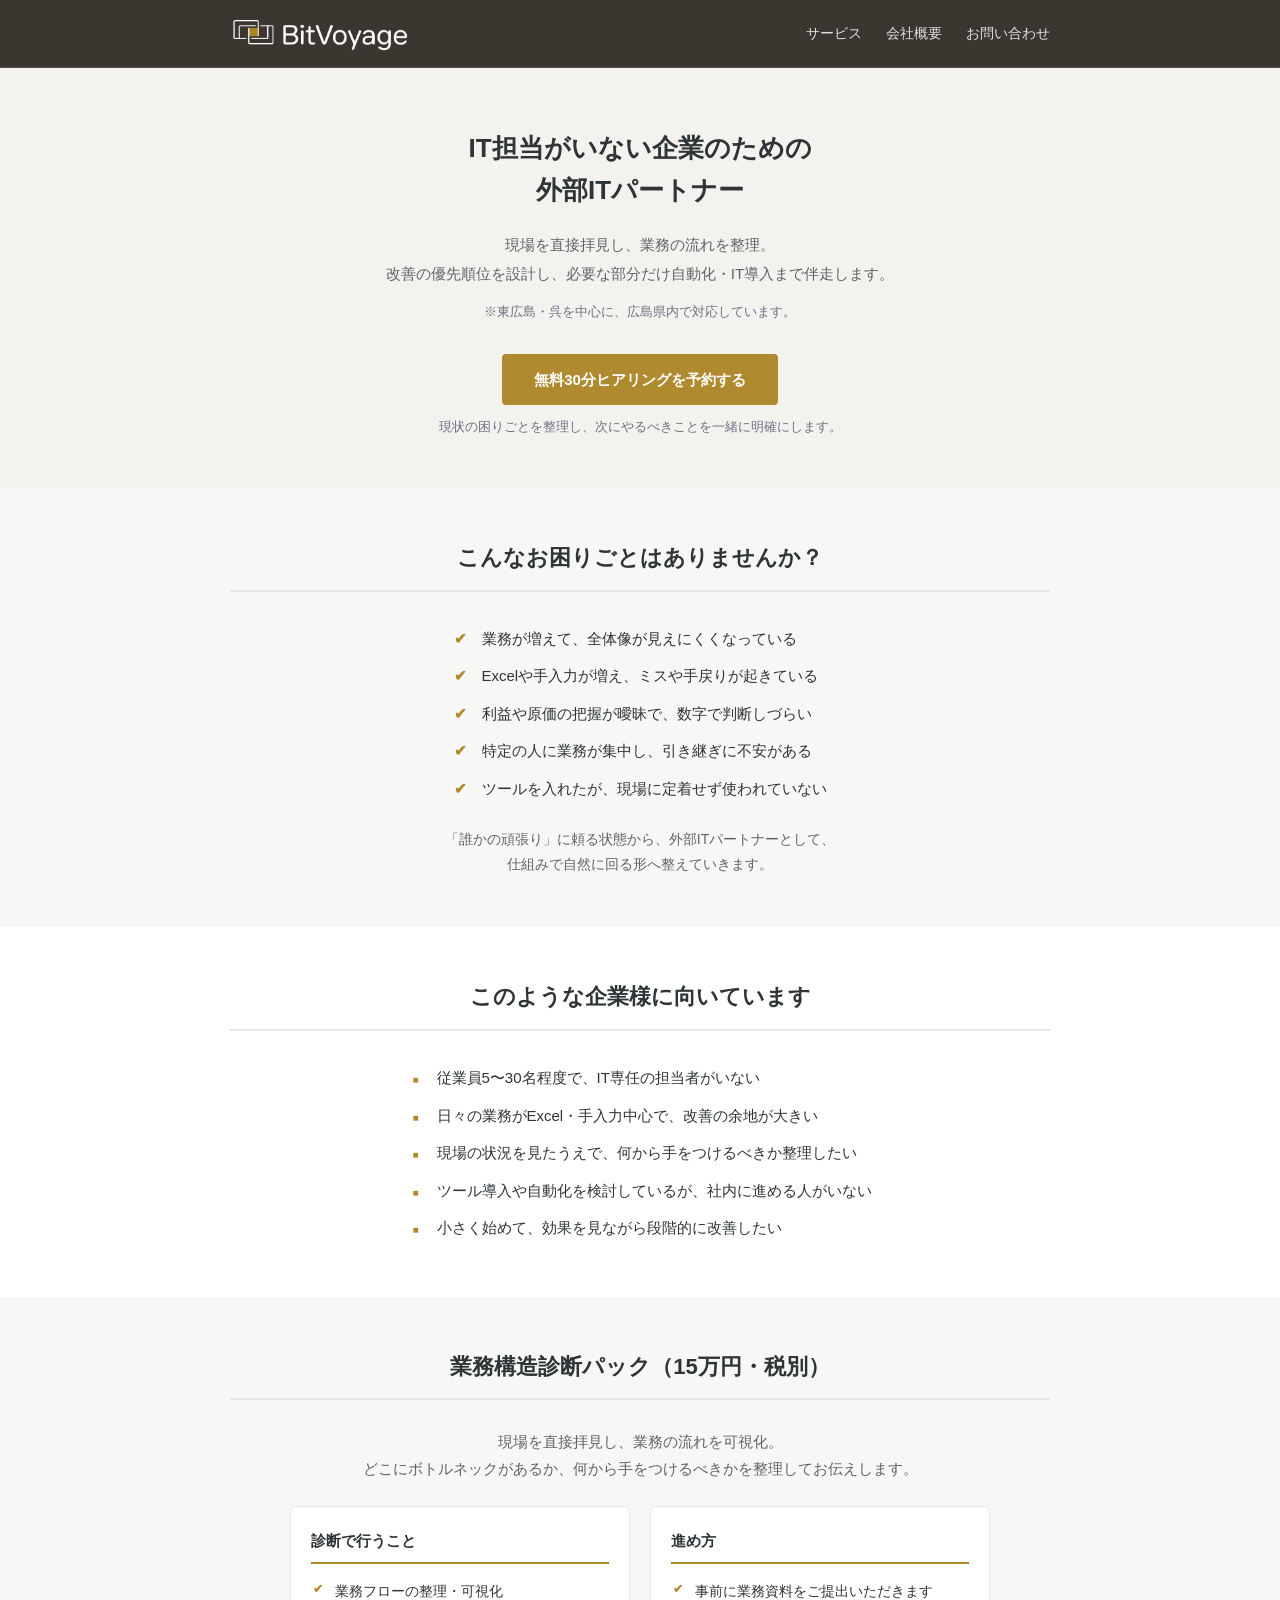
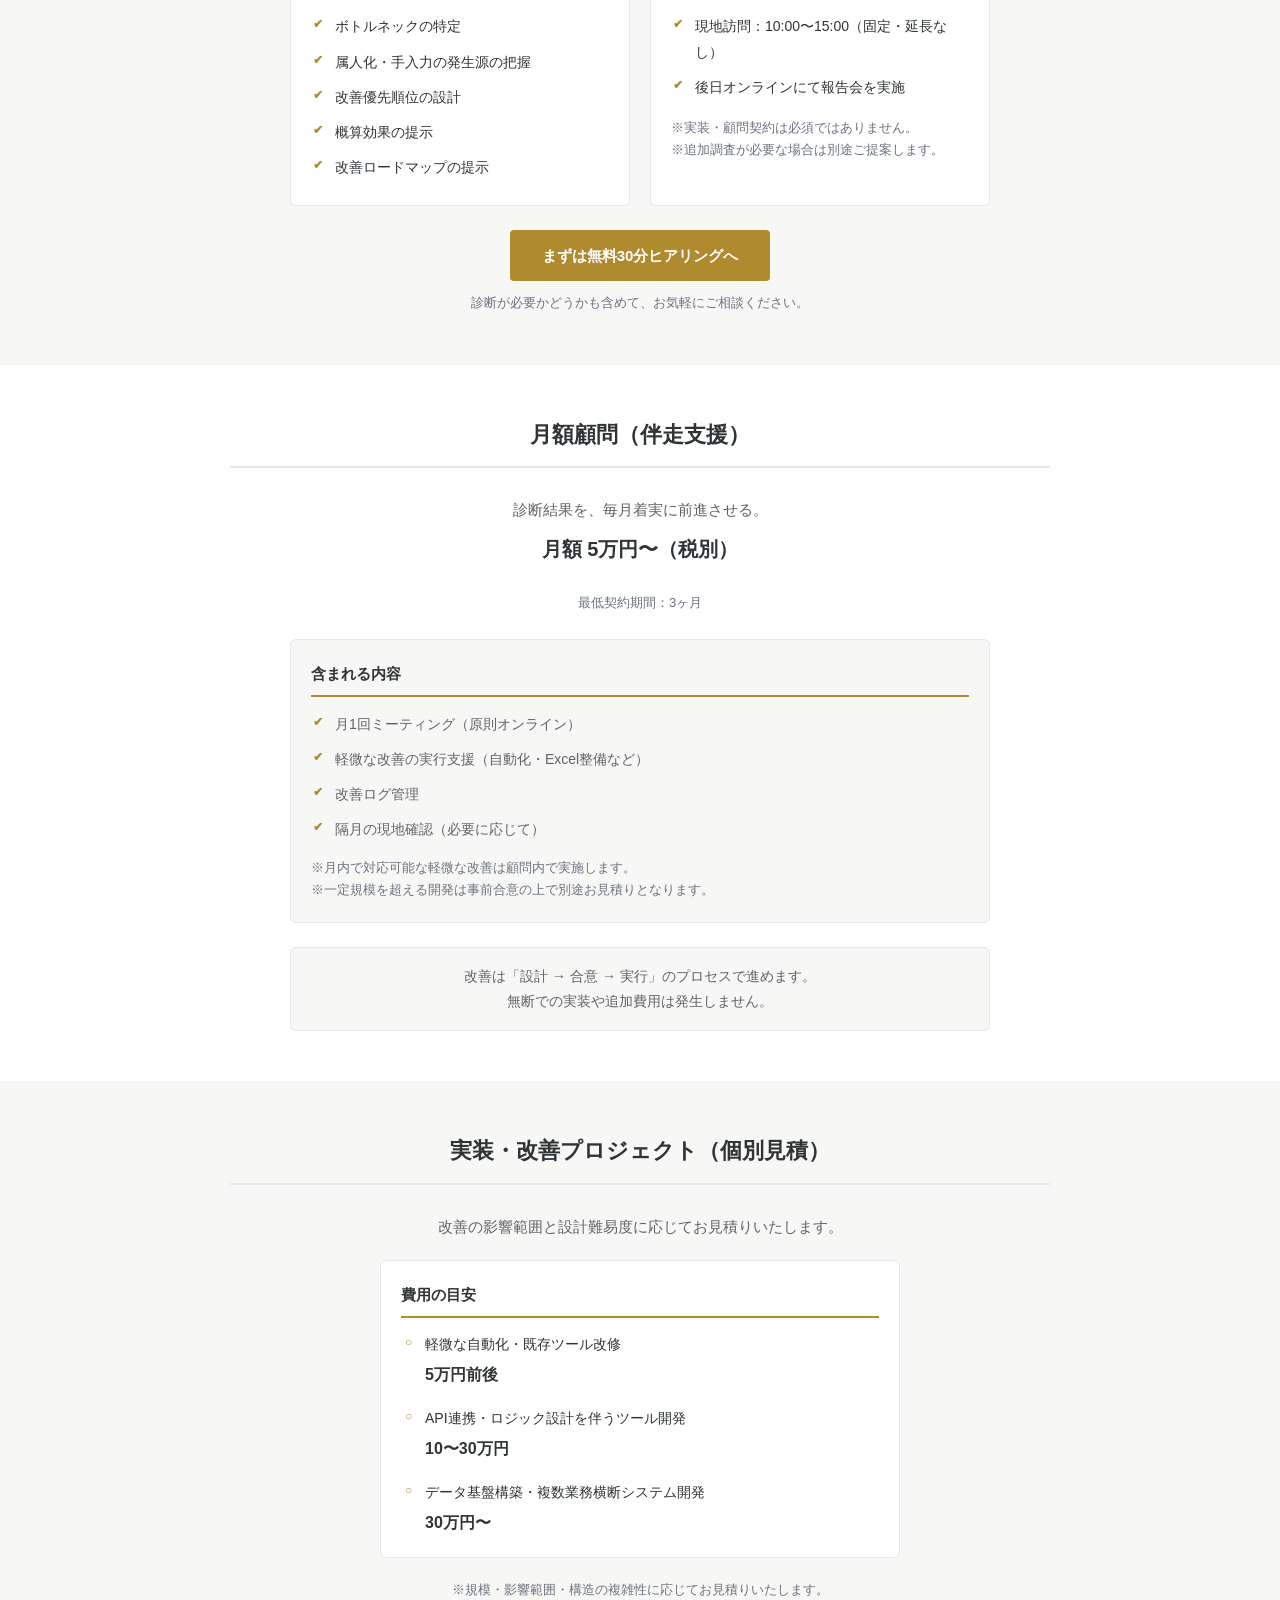
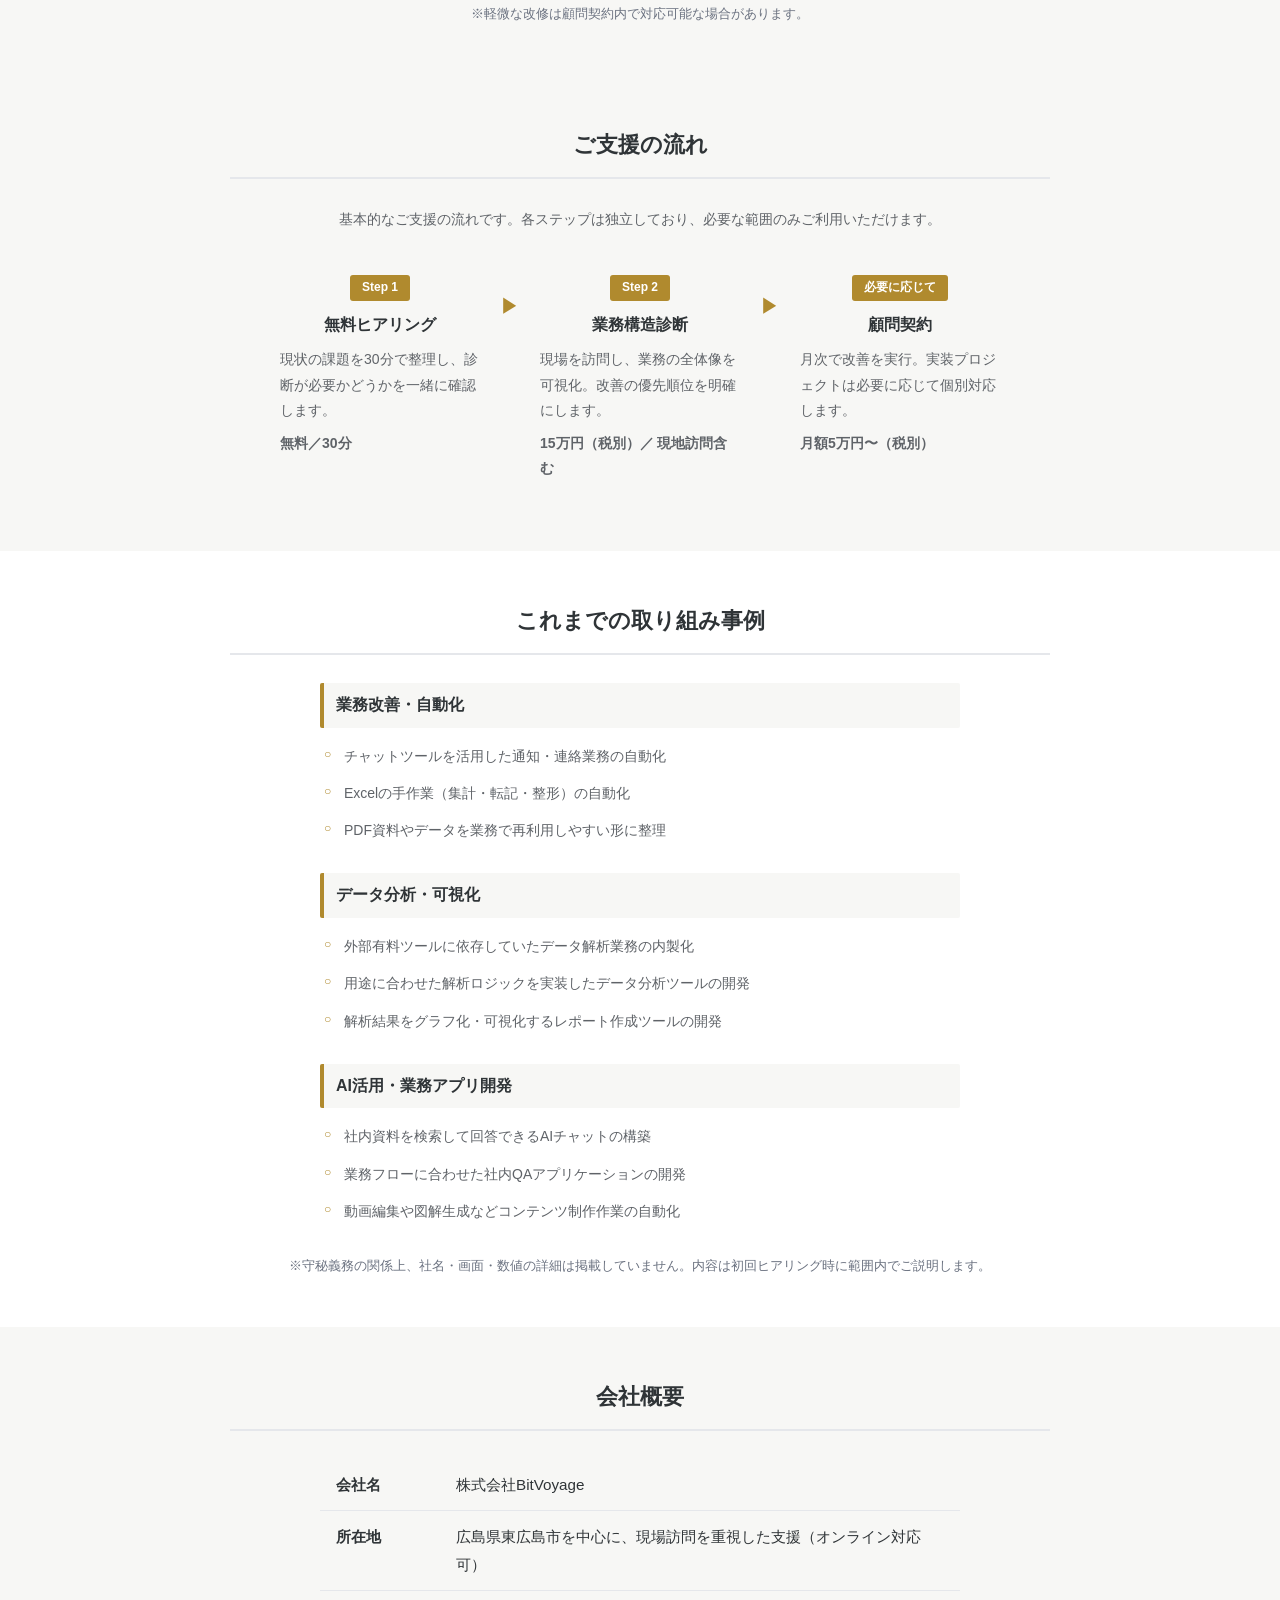
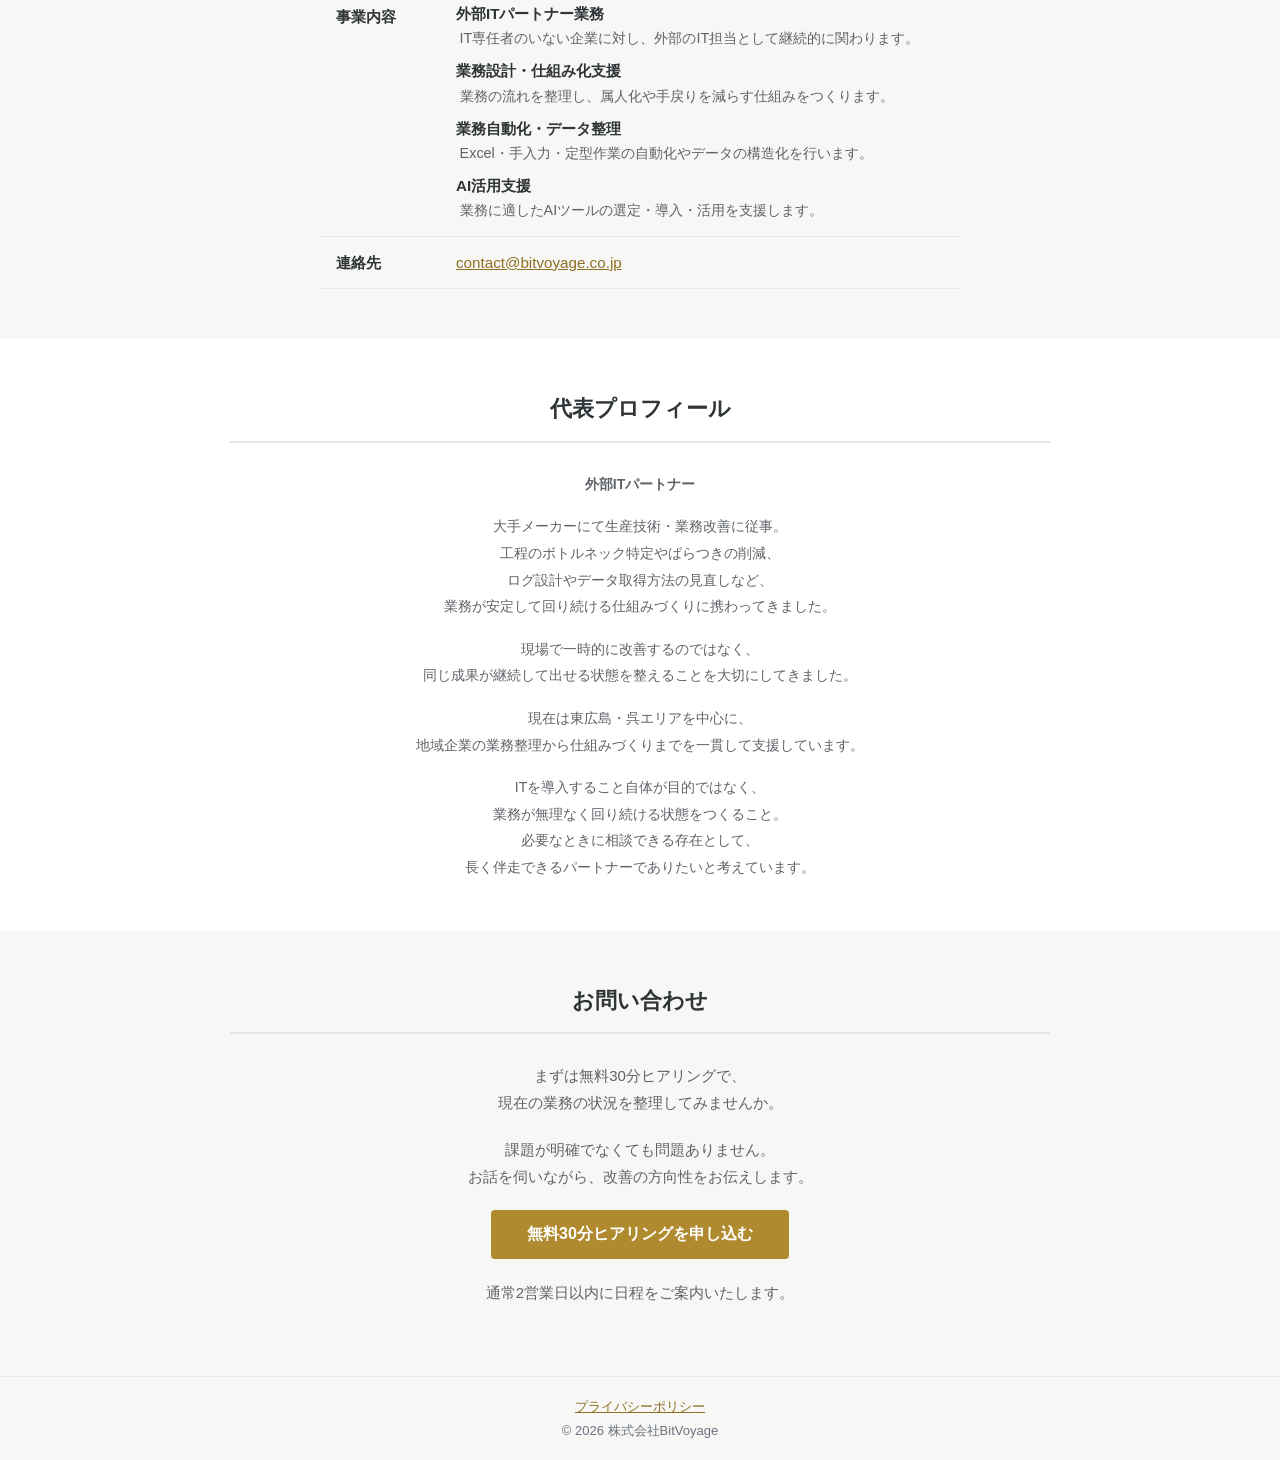
==== index.html @ 755323a6 "初回コミット: コーポレートサイト Co-Authored-By: Claude Opus 4.6 <noreply@anthropic.com>" ====
<!DOCTYPE html>
<html lang="ja">
<head>
  <meta charset="UTF-8">
  <meta name="viewport" content="width=device-width, initial-scale=1.0">
  <meta name="description" content="株式会社BitVoyage - 情報システム部のない企業に、外部から業務設計責任者を。業務整理・IT設計・AI実装を一体で担います。広島県東広島市拠点。">
  <title>株式会社BitVoyage | 外部業務設計責任者</title>
  <link rel="icon" href="assets/Logo/BitVoyage_ロゴ.png">
  <link rel="stylesheet" href="styles.css">
</head>
<body>

  <header class="site-header">
    <div class="container header-inner">
      <a href="#top" class="site-logo" aria-label="BitVoyage">
        <img src="assets/Logo/BitVoyage_ロゴ横_white.png" alt="BitVoyage" class="site-logo-img">
      </a>
      <nav class="site-nav">
        <a href="#diagnosis">サービス</a>
        <a href="#company">会社概要</a>
        <a href="#contact">お問い合わせ</a>
      </nav>
    </div>
  </header>

  <!-- 1) ヒーロー -->
  <section class="hero" id="top">
    <div class="container">
      <h1>IT担当がいない企業のための<br>外部ITパートナー</h1>
      <p class="hero-sub">現場を直接拝見し、業務の流れを整理。<br>改善の優先順位を設計し、必要な部分だけ自動化・IT導入まで伴走します。</p>
      <p class="hero-note">※東広島・呉を中心に、広島県内で対応しています。</p>
      <a href="#contact" class="btn">無料30分ヒアリングを予約する</a>
      <p class="hero-cta-note">現状の困りごとを整理し、次にやるべきことを一緒に明確にします。</p>
    </div>
  </section>

  <!-- 2) お困りごと -->
  <section class="section section-gray" id="problems">
    <div class="container">
      <h2>こんなお困りごとはありませんか？</h2>
      <ul class="problem-list">
        <li>業務が増えて、全体像が見えにくくなっている</li>
        <li>Excelや手入力が増え、ミスや手戻りが起きている</li>
        <li>利益や原価の把握が曖昧で、数字で判断しづらい</li>
        <li>特定の人に業務が集中し、引き継ぎに不安がある</li>
        <li>ツールを入れたが、現場に定着せず使われていない</li>
      </ul>
      <p class="problem-note">「誰かの頑張り」に頼る状態から、外部ITパートナーとして、<br>仕組みで自然に回る形へ整えていきます。</p>
    </div>
  </section>

  <!-- 3) 対象企業像 -->
  <section class="section" id="target">
    <div class="container">
      <h2>このような企業様に向いています</h2>
      <ul class="target-list">
        <li>従業員5〜30名程度で、IT専任の担当者がいない</li>
        <li>日々の業務がExcel・手入力中心で、改善の余地が大きい</li>
        <li>現場の状況を見たうえで、何から手をつけるべきか整理したい</li>
        <li>ツール導入や自動化を検討しているが、社内に進める人がいない</li>
        <li>小さく始めて、効果を見ながら段階的に改善したい</li>
      </ul>
    </div>
  </section>

  <!-- 4) 業務構造診断パック -->
  <section class="section section-gray" id="diagnosis">
    <div class="container">
      <h2>業務構造診断パック（15万円・税別）</h2>
      <p class="diagnosis-lead">現場を直接拝見し、業務の流れを可視化。<br>どこにボトルネックがあるか、何から手をつけるべきかを整理してお伝えします。</p>
      <div class="diagnosis-content">
        <div class="diagnosis-block">
          <h3>診断で行うこと</h3>
          <ul class="diagnosis-list">
            <li>業務フローの整理・可視化</li>
            <li>ボトルネックの特定</li>
            <li>属人化・手入力の発生源の把握</li>
            <li>改善優先順位の設計</li>
            <li>概算効果の提示</li>
            <li>改善ロードマップの提示</li>
          </ul>
        </div>
        <div class="diagnosis-block">
          <h3>進め方</h3>
          <ul class="diagnosis-list">
            <li>事前に業務資料をご提出いただきます</li>
            <li>現地訪問：10:00〜15:00（固定・延長なし）</li>
            <li>後日オンラインにて報告会を実施</li>
          </ul>
          <p class="diagnosis-block-note">※実装・顧問契約は必須ではありません。<br>※追加調査が必要な場合は別途ご提案します。</p>
        </div>
      </div>
      <div class="diagnosis-cta">
        <a href="#contact" class="btn">まずは無料30分ヒアリングへ</a>
        <p class="diagnosis-cta-note">診断が必要かどうかも含めて、お気軽にご相談ください。</p>
      </div>
    </div>
  </section>

  <!-- 5) 月額顧問 -->
  <section class="section" id="advisory">
    <div class="container">
      <h2>月額顧問（伴走支援）</h2>
      <p class="advisory-lead">診断結果を、毎月着実に前進させる。</p>
      <p class="advisory-price">月額 5万円〜（税別）</p>
      <p class="advisory-term">最低契約期間：3ヶ月</p>
      <div class="advisory-content">
        <div class="advisory-block">
          <h3>含まれる内容</h3>
          <ul class="advisory-list">
            <li>月1回ミーティング（原則オンライン）</li>
            <li>軽微な改善の実行支援（自動化・Excel整備など）</li>
            <li>改善ログ管理</li>
            <li>隔月の現地確認（必要に応じて）</li>
          </ul>
          <p class="advisory-block-note">※月内で対応可能な軽微な改善は顧問内で実施します。<br>※一定規模を超える開発は事前合意の上で別途お見積りとなります。</p>
        </div>
      </div>
      <p class="advisory-transparency">改善は「設計 → 合意 → 実行」のプロセスで進めます。<br>無断での実装や追加費用は発生しません。</p>
    </div>
  </section>

  <!-- 6) 実装プロジェクト -->
  <section class="section section-gray" id="projects">
    <div class="container">
      <h2>実装・改善プロジェクト（個別見積）</h2>
      <p class="projects-lead">改善の影響範囲と設計難易度に応じてお見積りいたします。</p>
      <div class="projects-price-guide">
        <h3>費用の目安</h3>
        <dl class="projects-dl">
          <dt>軽微な自動化・既存ツール改修</dt>
          <dd>5万円前後</dd>
          <dt>API連携・ロジック設計を伴うツール開発</dt>
          <dd>10〜30万円</dd>
          <dt>データ基盤構築・複数業務横断システム開発</dt>
          <dd>30万円〜</dd>
        </dl>
      </div>
      <p class="projects-note">※規模・影響範囲・構造の複雑性に応じてお見積りいたします。<br>※軽微な改修は顧問契約内で対応可能な場合があります。</p>
    </div>
  </section>

  <!-- 7) ご支援の流れ -->
  <section class="section section-gray" id="flow">
    <div class="container">
      <h2>ご支援の流れ</h2>
      <p class="flow-lead">基本的なご支援の流れです。各ステップは独立しており、必要な範囲のみご利用いただけます。</p>
      <div class="flow-steps">
        <div class="flow-step">
          <div class="flow-step-label">Step 1</div>
          <h3>無料ヒアリング</h3>
          <p>現状の課題を30分で整理し、診断が必要かどうかを一緒に確認します。</p>
          <p class="flow-step-meta">無料／30分</p>
        </div>
        <div class="flow-arrow" aria-hidden="true"></div>
        <div class="flow-step">
          <div class="flow-step-label">Step 2</div>
          <h3>業務構造診断</h3>
          <p>現場を訪問し、業務の全体像を可視化。改善の優先順位を明確にします。</p>
          <p class="flow-step-meta">15万円（税別）／ 現地訪問含む</p>
        </div>
        <div class="flow-arrow" aria-hidden="true"></div>
        <div class="flow-step">
          <div class="flow-step-label">必要に応じて</div>
          <h3>顧問契約</h3>
          <p>月次で改善を実行。実装プロジェクトは必要に応じて個別対応します。</p>
          <p class="flow-step-meta">月額5万円〜（税別）</p>
        </div>
      </div>
    </div>
  </section>

  <!-- 8) 改善・自動化事例 -->
  <section class="section" id="cases">
    <div class="container">
      <h2>これまでの取り組み事例</h2>
      <div class="case-group">
        <h3 class="case-category">業務改善・自動化</h3>
        <ul class="case-list">
          <li>チャットツールを活用した通知・連絡業務の自動化</li>
          <li>Excelの手作業（集計・転記・整形）の自動化</li>
          <li>PDF資料やデータを業務で再利用しやすい形に整理</li>
        </ul>
      </div>
      <div class="case-group">
        <h3 class="case-category">データ分析・可視化</h3>
        <ul class="case-list">
          <li>外部有料ツールに依存していたデータ解析業務の内製化</li>
          <li>用途に合わせた解析ロジックを実装したデータ分析ツールの開発</li>
          <li>解析結果をグラフ化・可視化するレポート作成ツールの開発</li>
        </ul>
      </div>
      <div class="case-group">
        <h3 class="case-category">AI活用・業務アプリ開発</h3>
        <ul class="case-list">
          <li>社内資料を検索して回答できるAIチャットの構築</li>
          <li>業務フローに合わせた社内QAアプリケーションの開発</li>
          <li>動画編集や図解生成などコンテンツ制作作業の自動化</li>
        </ul>
      </div>
      <p class="cases-note">※守秘義務の関係上、社名・画面・数値の詳細は掲載していません。内容は初回ヒアリング時に範囲内でご説明します。</p>
    </div>
  </section>

  <!-- 9) 会社概要 -->
  <section class="section section-gray" id="company">
    <div class="container">
      <h2>会社概要</h2>
      <table class="company-table">
        <tr>
          <th>会社名</th>
          <td>株式会社BitVoyage</td>
        </tr>
        <tr>
          <th>所在地</th>
          <td>広島県東広島市を中心に、現場訪問を重視した支援（オンライン対応可）</td>
        </tr>
        <tr>
          <th>事業内容</th>
          <td>
            <div class="biz-list">
              <div class="biz-item">
                <div class="biz-title">外部ITパートナー業務</div>
                <div class="biz-desc">IT専任者のいない企業に対し、外部のIT担当として継続的に関わります。</div>
              </div>
              <div class="biz-item">
                <div class="biz-title">業務設計・仕組み化支援</div>
                <div class="biz-desc">業務の流れを整理し、属人化や手戻りを減らす仕組みをつくります。</div>
              </div>
              <div class="biz-item">
                <div class="biz-title">業務自動化・データ整理</div>
                <div class="biz-desc">Excel・手入力・定型作業の自動化やデータの構造化を行います。</div>
              </div>
              <div class="biz-item">
                <div class="biz-title">AI活用支援</div>
                <div class="biz-desc">業務に適したAIツールの選定・導入・活用を支援します。</div>
              </div>
            </div>
          </td>
        </tr>
        <tr>
          <th>連絡先</th>
          <td><a href="mailto:contact@bitvoyage.co.jp">contact@bitvoyage.co.jp</a></td>
        </tr>
      </table>
    </div>
  </section>

  <!-- 10) 代表プロフィール -->
  <section class="section" id="profile">
    <div class="container">
      <h2>代表プロフィール</h2>
      <div class="profile">
        <div class="profile-text">
          <p class="profile-role">外部ITパートナー</p>
          <p>大手メーカーにて生産技術・業務改善に従事。<br>工程のボトルネック特定やばらつきの削減、<br>ログ設計やデータ取得方法の見直しなど、<br>業務が安定して回り続ける仕組みづくりに携わってきました。</p>
          <p>現場で一時的に改善するのではなく、<br>同じ成果が継続して出せる状態を整えることを大切にしてきました。</p>
          <p>現在は東広島・呉エリアを中心に、<br>地域企業の業務整理から仕組みづくりまでを一貫して支援しています。</p>
          <p>ITを導入すること自体が目的ではなく、<br>業務が無理なく回り続ける状態をつくること。<br>必要なときに相談できる存在として、<br>長く伴走できるパートナーでありたいと考えています。</p>
        </div>
      </div>
    </div>
  </section>

  <!-- 11) お問い合わせ -->
  <section class="section section-gray" id="contact">
    <div class="container">
      <h2>お問い合わせ</h2>
      <div class="contact-box">
        <p>まずは無料30分ヒアリングで、<br>現在の業務の状況を整理してみませんか。</p>
        <p>課題が明確でなくても問題ありません。<br>お話を伺いながら、改善の方向性をお伝えします。</p>
        <button type="button" class="btn btn-contact" id="contact-toggle" aria-expanded="false" aria-controls="contact-form">無料30分ヒアリングを申し込む</button>

        <div id="contact-form" class="contact-form-wrap" hidden>
          <form id="inquiry-form" novalidate>
            <!-- Web3Forms -->
            <input type="hidden" name="access_key" value="YOUR_ACCESS_KEY_HERE">
            <input type="hidden" name="subject" value="【ヒアリング申込】無料30分ヒアリング">
            <input type="hidden" name="from_name" value="BitVoyage お問い合わせフォーム">
            <input type="checkbox" name="botcheck" class="hp-field" style="display:none" tabindex="-1" autocomplete="off">

            <div class="form-group">
              <label for="field-company">会社名</label>
              <input type="text" id="field-company" name="会社名" placeholder="例：株式会社○○" autocomplete="organization">
            </div>

            <div class="form-group">
              <label for="field-name">ご担当者名</label>
              <input type="text" id="field-name" name="ご担当者名" placeholder="例：山田 太郎" autocomplete="name">
            </div>

            <div class="form-group">
              <label for="field-email">メールアドレス <span class="required">必須</span></label>
              <input type="email" id="field-email" name="email" required placeholder="例：info@example.com" autocomplete="email">
            </div>

            <div class="form-group">
              <label for="field-phone">電話番号（任意）</label>
              <input type="tel" id="field-phone" name="電話番号" placeholder="例：090-1234-5678" autocomplete="tel">
            </div>

            <div class="form-group">
              <label for="field-message">ご相談内容（簡単でOK）</label>
              <textarea id="field-message" name="ご相談内容" rows="3" placeholder="例：Excelの手入力が増えて困っている"></textarea>
            </div>

            <div class="form-group">
              <label for="field-date1">ご希望日時（第1希望）</label>
              <input type="text" id="field-date1" name="ご希望日時（第1希望）" placeholder="例：4/10（木）10:00〜">
            </div>

            <div class="form-group">
              <label for="field-date2">ご希望日時（第2希望）</label>
              <input type="text" id="field-date2" name="ご希望日時（第2希望）" placeholder="例：4/11（金）14:00〜">
            </div>

            <div class="form-group">
              <label for="field-date3">ご希望日時（第3希望）</label>
              <input type="text" id="field-date3" name="ご希望日時（第3希望）" placeholder="例：4/14（月）終日可">
            </div>

            <button type="submit" class="btn btn-submit" id="submit-btn">この内容で申し込む</button>
          </form>

          <div id="form-status" class="form-status" aria-live="polite"></div>
        </div>

        <p class="contact-note">通常2営業日以内に日程をご案内いたします。</p>
      </div>
    </div>
  </section>

  <footer class="site-footer">
    <div class="container">
      <p><a href="privacy.html">プライバシーポリシー</a></p>
      <p>&copy; 2026 株式会社BitVoyage</p>
    </div>
  </footer>

  <script>
    (function () {
      var toggle = document.getElementById('contact-toggle');
      var wrap = document.getElementById('contact-form');
      var form = document.getElementById('inquiry-form');
      var status = document.getElementById('form-status');
      var submitBtn = document.getElementById('submit-btn');

      toggle.addEventListener('click', function () {
        var open = wrap.hidden;
        wrap.hidden = !open;
        toggle.setAttribute('aria-expanded', open);
        toggle.textContent = open ? 'フォームを閉じる' : '無料30分ヒアリングを申し込む';
      });

      form.addEventListener('submit', function (e) {
        e.preventDefault();
        status.textContent = '';
        status.className = 'form-status';

        var email = form.elements['email'];
        if (!email.value.trim()) {
          showStatus('メールアドレスを入力してください。', 'error');
          email.focus();
          return;
        }

        submitBtn.disabled = true;
        submitBtn.textContent = '送信中…';

        var formData = new FormData(form);
        var object = {};
        formData.forEach(function (value, key) {
          object[key] = value;
        });

        fetch('https://api.web3forms.com/submit', {
          method: 'POST',
          headers: {
            'Content-Type': 'application/json',
            'Accept': 'application/json'
          },
          body: JSON.stringify(object)
        }).then(function (res) {
          return res.json();
        }).then(function (result) {
          if (result.success) {
            showStatus('お申し込みを受け付けました。ご入力のメールアドレスに確認メールをお送りしました。', 'success');
            form.reset();
            form.style.display = 'none';
          } else {
            showStatus('送信に失敗しました。時間をおいて再度お試しください。', 'error');
          }
        }).catch(function () {
          showStatus('通信エラーが発生しました。ネットワークをご確認ください。', 'error');
        }).finally(function () {
          submitBtn.disabled = false;
          submitBtn.textContent = 'この内容で申し込む';
        });
      });

      function showStatus(msg, type) {
        status.textContent = msg;
        status.className = 'form-status form-status-' + type;
      }
    })();
  </script>
</body>
</html>
---- styles.css ----
/* ===== カラートークン ===== */
:root {
  --bg: #ffffff;
  --bg-sub: #f7f7f5;
  --text: #2f3437;
  --text-sub: #5f6368;
  --muted: #6b7280;
  --line: #e5e7eb;
  --accent: #b08a2e;
  --accent-dark: #8f6f24;
  --focus: #b08a2e;
}

/* ===== リセット・基本設定 ===== */
*,
*::before,
*::after {
  margin: 0;
  padding: 0;
  box-sizing: border-box;
}

html {
  scroll-behavior: smooth;
  scroll-padding-top: 72px;
}

body {
  font-family: "Hiragino Kaku Gothic ProN", "Hiragino Sans", "Yu Gothic", "Meiryo", sans-serif;
  font-size: 16px;
  line-height: 1.8;
  color: var(--text);
  background-color: var(--bg);
}

a {
  color: var(--accent-dark);
  text-decoration: underline;
}

a:focus-visible {
  outline: 3px solid var(--focus);
  outline-offset: 2px;
}

.container {
  max-width: 860px;
  margin: 0 auto;
  padding: 0 20px;
}

/* ===== ヘッダー ===== */
.site-header {
  background-color: #3b3730;
  border-bottom: 1px solid rgba(255, 255, 255, 0.12);
  height: 68px;
  position: sticky;
  top: 0;
  z-index: 1000;
}

.header-inner {
  display: flex;
  align-items: center;
  justify-content: space-between;
  height: 68px;
}

.site-logo {
  text-decoration: none;
  display: flex;
  align-items: center;
}

.site-logo-img {
  height: 40px;
  width: auto;
  display: block;
}

.site-nav {
  display: flex;
  gap: 24px;
}

.site-nav a {
  font-size: 14px;
  color: rgba(255, 255, 255, 0.85);
  text-decoration: none;
}

.site-nav a:hover {
  color: var(--accent);
}

.site-nav a:focus-visible {
  outline: 2px solid var(--accent);
  outline-offset: 2px;
}

/* ===== ヒーロー ===== */
.hero {
  background-color: #f4f3ef;
  background-image: url("assets/images/hero.png");
  background-size: cover;
  background-position: center;
  background-repeat: no-repeat;
  position: relative;
  padding: 60px 0 50px;
  text-align: center;
}

.hero::before {
  content: "";
  position: absolute;
  inset: 0;
  background: rgba(244, 243, 239, 0.88);
}

.hero .container {
  position: relative;
}

.hero h1 {
  font-size: 26px;
  font-weight: bold;
  line-height: 1.6;
  color: var(--text);
  margin-bottom: 20px;
}

.hero-sub {
  font-size: 15px;
  color: var(--text-sub);
  line-height: 1.9;
  margin-bottom: 12px;
}

.hero-note {
  font-size: 13px;
  color: var(--muted);
  margin-bottom: 30px;
}

.hero-cta-note {
  font-size: 13px;
  color: var(--muted);
  margin-top: 10px;
}

.btn {
  display: inline-block;
  background-color: var(--accent);
  color: #fff;
  text-decoration: none;
  padding: 12px 32px;
  border-radius: 4px;
  font-size: 15px;
  font-weight: bold;
}

.btn:hover {
  background-color: var(--accent-dark);
}

.btn:focus-visible {
  outline: 3px solid var(--focus);
  outline-offset: 2px;
}

/* ===== セクション共通 ===== */
.section {
  padding: 50px 0;
}

.section-gray {
  background-color: var(--bg-sub);
}

.section h2 {
  font-size: 22px;
  font-weight: bold;
  color: var(--text);
  margin-bottom: 28px;
  text-align: center;
  padding-bottom: 12px;
  border-bottom: 2px solid var(--line);
}

/* ===== お困りごと ===== */
.problem-list {
  list-style: none;
  width: fit-content;
  max-width: 480px;
  margin: 0 auto 20px;
}

.problem-list li {
  padding: 6px 0 6px 28px;
  position: relative;
  font-size: 15px;
  line-height: 1.7;
}

.problem-list li::before {
  content: "\2714";
  position: absolute;
  left: 0;
  color: var(--accent);
  font-weight: bold;
}

.problem-note {
  text-align: center;
  font-size: 14px;
  color: var(--text-sub);
  margin-top: 10px;
}

/* ===== サービスカード ===== */
.card-row {
  display: flex;
  gap: 20px;
  flex-wrap: wrap;
}

.card {
  flex: 1 1 240px;
  background-color: var(--bg-sub);
  border: 1px solid var(--line);
  border-radius: 6px;
  padding: 24px 20px;
}

.card h3 {
  font-size: 17px;
  color: var(--text);
  margin-bottom: 10px;
  padding-bottom: 8px;
  border-bottom: 1px solid var(--line);
}

.card p {
  font-size: 14px;
  color: var(--text-sub);
}

/* ===== サービス画像 ===== */
.service-image {
  width: 100%;
  border-radius: 8px;
  margin-bottom: 12px;
  object-fit: cover;
}

/* ===== 対象企業像 ===== */
.target-list {
  list-style: none;
  width: fit-content;
  max-width: 480px;
  margin: 0 auto;
}

.target-list li {
  padding: 6px 0 6px 28px;
  position: relative;
  font-size: 15px;
  line-height: 1.7;
}

.target-list li::before {
  content: "\25A0";
  position: absolute;
  left: 4px;
  color: var(--accent);
  font-size: 10px;
  top: 12px;
}

/* ===== 業務構造診断パック ===== */
.diagnosis-lead {
  text-align: center;
  font-size: 15px;
  color: var(--text-sub);
  margin-bottom: 24px;
}

.diagnosis-content {
  display: flex;
  gap: 20px;
  max-width: 700px;
  margin: 0 auto 24px;
}

.diagnosis-block {
  flex: 1 1 300px;
  background-color: #fff;
  border: 1px solid var(--line);
  border-radius: 6px;
  padding: 20px;
}

.diagnosis-block h3 {
  font-size: 15px;
  font-weight: bold;
  color: var(--text);
  margin-bottom: 10px;
  padding-bottom: 8px;
  border-bottom: 2px solid var(--accent);
}

.diagnosis-list {
  list-style: none;
  margin: 0;
}

.diagnosis-list li {
  padding: 5px 0 5px 24px;
  position: relative;
  font-size: 14px;
}

.diagnosis-list li::before {
  content: "\2714";
  position: absolute;
  left: 2px;
  color: var(--accent);
  font-weight: bold;
  font-size: 12px;
}

.diagnosis-block-note {
  font-size: 13px;
  color: var(--muted);
  margin-top: 12px;
  line-height: 1.7;
}

.diagnosis-price {
  text-align: center;
  font-size: 18px;
  font-weight: bold;
  color: var(--text);
  margin-bottom: 12px;
}

.diagnosis-note {
  text-align: center;
  font-size: 13px;
  color: var(--muted);
  line-height: 1.8;
  margin-bottom: 24px;
}

.diagnosis-cta {
  text-align: center;
}

.diagnosis-cta-note {
  font-size: 13px;
  color: var(--muted);
  margin-top: 10px;
}

/* ===== 月額顧問 ===== */
.advisory-lead {
  text-align: center;
  font-size: 15px;
  color: var(--text-sub);
  margin-bottom: 8px;
}

.advisory-price {
  text-align: center;
  font-size: 20px;
  font-weight: bold;
  color: var(--text);
  margin-bottom: 24px;
}

.advisory-term {
  text-align: center;
  font-size: 13px;
  color: var(--muted);
  margin-bottom: 24px;
}

.advisory-content {
  display: flex;
  gap: 20px;
  max-width: 700px;
  margin: 0 auto;
}

.advisory-block {
  flex: 1 1 300px;
  background-color: var(--bg-sub);
  border: 1px solid var(--line);
  border-radius: 6px;
  padding: 20px;
}

.advisory-block h3 {
  font-size: 15px;
  font-weight: bold;
  color: var(--text);
  margin-bottom: 10px;
  padding-bottom: 8px;
  border-bottom: 2px solid var(--accent);
}

.advisory-block h3:only-of-type {
  border-bottom-color: var(--accent);
}

.advisory-list {
  list-style: none;
  margin: 0;
}

.advisory-list li {
  padding: 5px 0 5px 24px;
  position: relative;
  font-size: 14px;
  color: var(--text-sub);
}

.advisory-list li::before {
  content: "\2714";
  position: absolute;
  left: 2px;
  color: var(--accent);
  font-weight: bold;
  font-size: 12px;
}

.advisory-list-excluded li::before {
  content: "\2716";
  color: var(--muted);
}

.advisory-block-note {
  font-size: 13px;
  color: var(--muted);
  margin-top: 10px;
  line-height: 1.7;
}

/* ===== 個別実装プロジェクト ===== */
.projects-lead {
  text-align: center;
  font-size: 15px;
  color: var(--text-sub);
  margin-bottom: 20px;
}

.projects-list {
  list-style: none;
  max-width: 520px;
  margin: 0 auto 20px;
}

.projects-list li {
  padding: 6px 0 6px 28px;
  position: relative;
  font-size: 15px;
}

.projects-list li::before {
  content: "\25CB";
  position: absolute;
  left: 4px;
  color: var(--accent);
  font-size: 12px;
}

.projects-price-guide {
  max-width: 520px;
  margin: 0 auto 20px;
  background-color: #fff;
  border: 1px solid var(--line);
  border-radius: 6px;
  padding: 20px;
}

.projects-price-guide h3 {
  font-size: 15px;
  font-weight: bold;
  color: var(--text);
  margin-bottom: 14px;
  padding-bottom: 8px;
  border-bottom: 2px solid var(--accent);
}

.projects-dl {
  margin: 0;
}

.projects-dl dt {
  font-size: 14px;
  color: var(--text);
  padding-left: 24px;
  position: relative;
}

.projects-dl dt::before {
  content: "\25CB";
  position: absolute;
  left: 4px;
  color: var(--accent);
  font-size: 12px;
}

.projects-dl dd {
  font-size: 16px;
  font-weight: bold;
  color: var(--text);
  margin: 4px 0 16px 24px;
}

.projects-dl dd:last-child {
  margin-bottom: 0;
}

.projects-note {
  text-align: center;
  font-size: 13px;
  color: var(--muted);
  line-height: 1.8;
}

/* ===== 導入支援 ===== */
.onboarding-list {
  max-width: 480px;
  margin: 0 auto 20px;
}

/* ===== 透明性宣言 ===== */
.advisory-transparency {
  text-align: center;
  font-size: 14px;
  color: var(--text-sub);
  margin-top: 24px;
  line-height: 1.8;
  padding: 16px 20px;
  background-color: var(--bg-sub);
  border: 1px solid var(--line);
  border-radius: 6px;
  max-width: 700px;
  margin-left: auto;
  margin-right: auto;
}

/* ===== 改善・自動化事例 ===== */
.case-group {
  max-width: 640px;
  margin: 0 auto 24px;
}

.case-group:last-child {
  margin-bottom: 0;
}

.case-category {
  font-size: 16px;
  font-weight: bold;
  color: var(--text);
  padding: 8px 12px;
  background-color: var(--bg-sub);
  border-left: 4px solid var(--accent);
  border-radius: 2px;
  margin-bottom: 10px;
}

.case-list {
  list-style: none;
  margin: 0;
  padding: 0;
}

.case-list li {
  padding: 6px 0 6px 24px;
  position: relative;
  font-size: 14px;
  color: var(--text-sub);
}

.case-list li::before {
  content: "\25CB";
  position: absolute;
  left: 4px;
  color: var(--accent);
  font-size: 12px;
}

.case-note {
  font-size: 13px;
  color: var(--muted);
  margin-top: 8px;
  padding-left: 4px;
}

.cases-note {
  text-align: center;
  font-size: 13px;
  color: var(--muted);
  margin-top: 16px;
  line-height: 1.8;
}

/* ===== ご支援の流れ ===== */
.flow-steps {
  display: flex;
  gap: 0;
  flex-wrap: wrap;
  justify-content: center;
  align-items: flex-start;
}

.flow-step {
  flex: 1 1 200px;
  max-width: 240px;
  text-align: center;
  padding: 20px;
}

.flow-step-label {
  display: inline-block;
  font-size: 12px;
  font-weight: bold;
  color: #fff;
  background-color: var(--accent);
  padding: 2px 12px;
  border-radius: 3px;
  margin-bottom: 10px;
}

.flow-step h3 {
  font-size: 16px;
  color: var(--text);
  margin-bottom: 8px;
}

.flow-step p {
  font-size: 14px;
  color: var(--text-sub);
  text-align: left;
}

.flow-arrow {
  display: flex;
  align-items: center;
  padding-top: 36px;
  font-size: 20px;
  color: var(--accent);
}

.flow-arrow::before {
  content: "\25B6";
}

.flow-step-meta {
  font-size: 13px;
  font-weight: bold;
  color: var(--accent);
  margin-top: 8px;
}

.flow-lead {
  text-align: center;
  font-size: 14px;
  color: var(--text-sub);
  margin-bottom: 20px;
}

.flow-note {
  text-align: center;
  font-size: 13px;
  color: var(--muted);
  margin-top: 24px;
  line-height: 1.8;
}

/* ===== 会社概要テーブル ===== */
.company-table {
  width: 100%;
  max-width: 640px;
  margin: 0 auto;
  border-collapse: collapse;
}

.company-table th,
.company-table td {
  padding: 12px 16px;
  border-bottom: 1px solid var(--line);
  font-size: 15px;
  text-align: left;
  vertical-align: top;
}

.company-table th {
  width: 120px;
  background-color: var(--bg-sub);
  font-weight: bold;
  color: var(--text);
  white-space: nowrap;
}

/* ===== 代表プロフィール ===== */
.profile {
  max-width: 560px;
  margin: 0 auto;
  text-align: center;
}

.profile-text {
  line-height: 1.9;
}

.profile-role {
  font-size: 14px;
  font-weight: bold;
  color: var(--text);
  margin-bottom: 10px;
}

.profile-text p {
  font-size: 14px;
  color: var(--text-sub);
  margin-bottom: 16px;
}

.profile-text p:last-child {
  margin-bottom: 0;
}

/* ===== お問い合わせ ===== */
.contact-box {
  text-align: center;
  max-width: 520px;
  margin: 0 auto;
}

.contact-box p {
  font-size: 15px;
  color: var(--text-sub);
  margin-bottom: 20px;
}

.btn-contact {
  font-size: 16px;
  padding: 14px 36px;
  max-width: 100%;
  border: none;
  cursor: pointer;
  font-family: inherit;
}

.contact-note {
  font-size: 13px;
  color: var(--muted);
  margin-top: 20px;
}

/* ===== 問い合わせフォーム ===== */
.contact-form-wrap {
  max-width: 480px;
  margin: 20px auto 0;
  text-align: left;
}

.hp-field {
  position: absolute;
  left: -9999px;
  height: 0;
  overflow: hidden;
}

.form-group {
  margin-bottom: 16px;
}

.form-group label {
  display: block;
  font-size: 14px;
  font-weight: bold;
  color: var(--text);
  margin-bottom: 6px;
}

.required {
  font-size: 12px;
  font-weight: normal;
  color: #c0392b;
  margin-left: 4px;
}

.form-group input,
.form-group textarea {
  width: 100%;
  padding: 10px 12px;
  font-size: 15px;
  line-height: 1.6;
  color: var(--text);
  background-color: #fff;
  border: 1px solid var(--line);
  border-radius: 4px;
  font-family: inherit;
}

.form-group input:focus,
.form-group textarea:focus {
  outline: none;
  border-color: var(--accent);
  box-shadow: 0 0 0 2px rgba(176, 138, 46, 0.15);
}

.form-group textarea {
  resize: vertical;
  min-height: 100px;
}

.btn-submit {
  display: block;
  width: 100%;
  text-align: center;
  cursor: pointer;
  border: none;
  font-family: inherit;
}

.btn-submit:disabled {
  opacity: 0.6;
  cursor: not-allowed;
}

.form-status {
  margin-top: 14px;
  font-size: 14px;
  text-align: center;
  min-height: 1.5em;
}

.form-status-success {
  color: #2d6a4f;
}

.form-status-error {
  color: #c0392b;
}

.mailto-fallback {
  margin-top: 16px;
  font-size: 13px;
  color: var(--muted);
  text-align: center;
}

.mailto-fallback a {
  color: var(--accent-dark);
  font-size: 13px;
}

/* ===== フッター ===== */
.site-footer {
  background-color: var(--bg-sub);
  border-top: 1px solid var(--line);
  padding: 18px 0;
  text-align: center;
  font-size: 13px;
  color: var(--muted);
}

/* ===== 事業内容リスト ===== */
.biz-list {
  display: flex;
  flex-direction: column;
  gap: 8px;
}

.biz-title {
  font-weight: 600;
  font-size: 1rem;
  line-height: 1.4;
}

.biz-desc {
  font-size: 0.9rem;
  line-height: 1.8;
  margin-left: 0.25em;
  margin-top: 2px;
  color: var(--text-sub);
}

/* ===== 会社概要テーブル内の文字サイズ統一 ===== */
.company-table td {
  font-size: 0.95rem;
}

.company-table .biz-title {
  font-size: 0.95rem !important;
  font-weight: 600;
}

.company-table .biz-desc {
  font-size: 0.9rem !important;
}

/* ===== レスポンシブ ===== */
@media (max-width: 600px) {
  .hero {
    padding: 40px 0 35px;
  }

  .hero h1 {
    font-size: 21px;
  }

  .hero-sub {
    font-size: 14px;
  }

  .hero-sub br {
    display: none;
  }

  .section {
    padding: 36px 0;
  }

  .section h2 {
    font-size: 19px;
  }

  .card-row {
    flex-direction: column;
  }

  .flow-steps {
    flex-direction: column;
    align-items: center;
  }

  .flow-step {
    max-width: 100%;
  }

  .flow-arrow {
    padding-top: 0;
    transform: rotate(90deg);
  }

  .company-table th {
    width: 90px;
    font-size: 14px;
  }

  .company-table td {
    font-size: 14px;
  }

  .diagnosis-content {
    flex-direction: column;
  }

  .advisory-content {
    flex-direction: column;
  }

  .site-logo-img {
    height: 32px;
  }

  .site-nav {
    gap: 16px;
  }

  .site-nav a {
    font-size: 13px;
  }
}
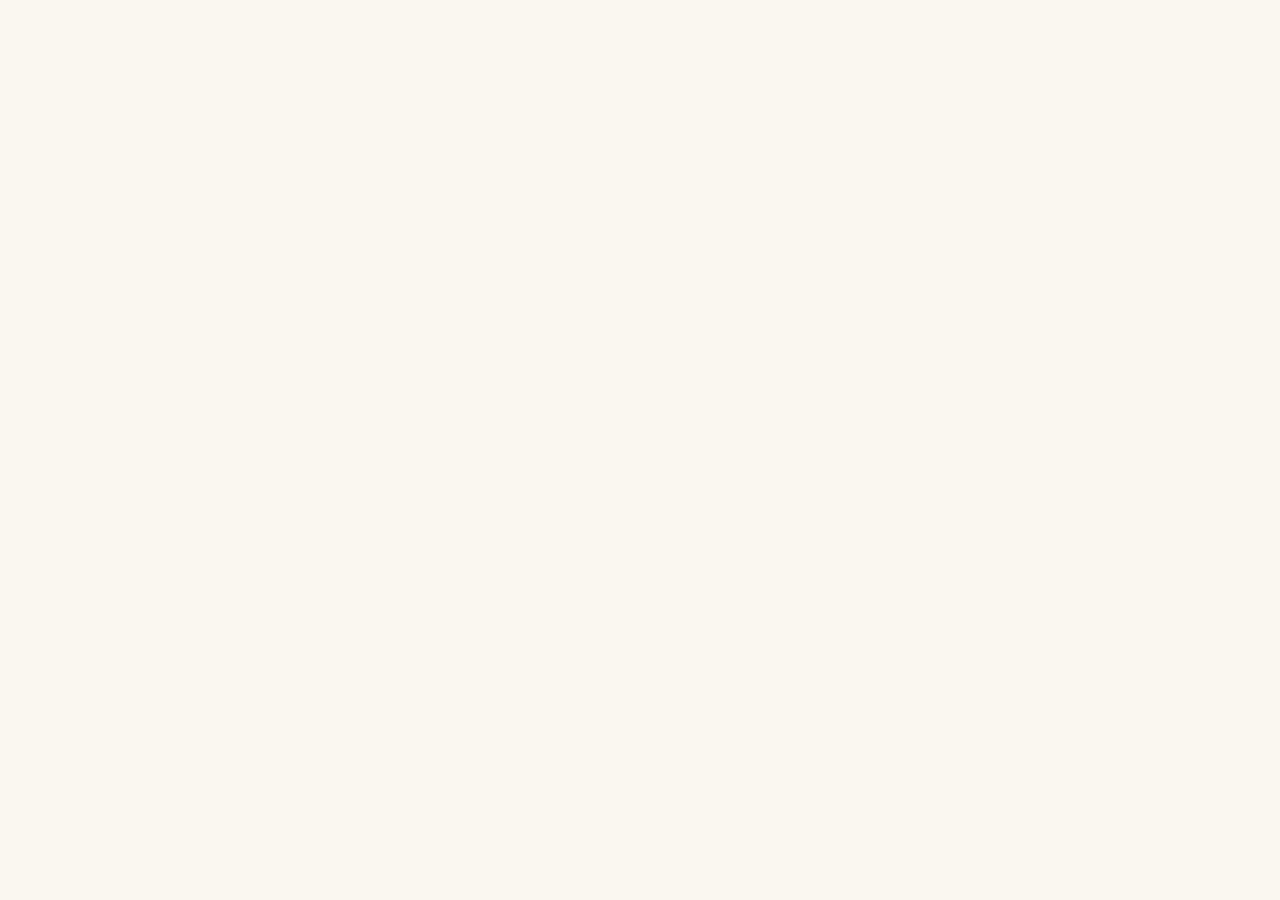
==== commit ee945959: "HP全面リニューアル: 5階層サービス・経営者vs現場ギャップ・手描きアセット・コピー全面磨き込み - サービスを5階層化（小さな業務改善〜業務全体の整理・再構築）+ ノートタブ式カードに再設計 - " ====
--- a/index.html
+++ b/index.html
@@ -1,408 +1,37 @@
 <!DOCTYPE html>
 <html lang="ja">
 <head>
-  <meta charset="UTF-8">
-  <meta name="viewport" content="width=device-width, initial-scale=1.0">
-  <meta name="description" content="株式会社BitVoyage - 情報システム部のない企業に、外部から業務設計責任者を。業務整理・IT設計・AI実装を一体で担います。広島県東広島市拠点。">
-  <title>株式会社BitVoyage | 外部業務設計責任者</title>
-  <link rel="icon" href="assets/Logo/BitVoyage_ロゴ.png">
-  <link rel="stylesheet" href="styles.css">
+<meta charset="UTF-8">
+<meta name="viewport" content="width=device-width, initial-scale=1">
+<title>BitVoyage — 業務の“詰まり”をほどく業務改善パートナー</title>
+<meta name="description" content="忙しいのに進まない業務を整理し、止まらず回る仕組みに整える。広島の業務改善パートナー、株式会社BitVoyage。">
+<link rel="icon" href="assets/Logo/BitVoyage_logo_white.png">
+<meta property="og:type" content="website">
+<meta property="og:url" content="https://bitvoyage.co.jp/">
+<meta property="og:title" content="BitVoyage — 業務の“詰まり”をほどく業務改善パートナー">
+<meta property="og:description" content="忙しいのに進まない業務を整理し、止まらず回る仕組みに整える。広島の業務改善パートナー、株式会社BitVoyage。">
+<meta property="og:image" content="https://bitvoyage.co.jp/assets/Logo/BitVoyage_logo_white.png">
+<meta property="og:site_name" content="株式会社BitVoyage">
+<meta name="twitter:card" content="summary">
+<meta name="twitter:title" content="BitVoyage — 業務の“詰まり”をほどく業務改善パートナー">
+<meta name="twitter:description" content="忙しいのに進まない業務を整理し、止まらず回る仕組みに整える。広島の業務改善パートナー、株式会社BitVoyage。">
+<meta name="twitter:image" content="https://bitvoyage.co.jp/assets/Logo/BitVoyage_logo_white.png">
+<link rel="preconnect" href="https://fonts.googleapis.com">
+<link rel="preconnect" href="https://fonts.gstatic.com" crossorigin>
+<link href="https://fonts.googleapis.com/css2?family=Zen+Kaku+Gothic+New:wght@400;500;700;900&family=Yusei+Magic&family=Shippori+Mincho:wght@500;700&display=swap" rel="stylesheet">
+<link rel="stylesheet" href="styles.css?v=preview-24">
+<script src="https://unpkg.com/react@18.3.1/umd/react.development.js" integrity="sha384-hD6/rw4ppMLGNu3tX5cjIb+uRZ7UkRJ6BPkLpg4hAu/6onKUg4lLsHAs9EBPT82L" crossorigin="anonymous"></script>
+<script src="https://unpkg.com/react-dom@18.3.1/umd/react-dom.development.js" integrity="sha384-u6aeetuaXnQ38mYT8rp6sbXaQe3NL9t+IBXmnYxwkUI2Hw4bsp2Wvmx4yRQF1uAm" crossorigin="anonymous"></script>
+<script src="https://unpkg.com/@babel/standalone@7.29.0/babel.min.js" integrity="sha384-m08KidiNqLdpJqLq95G/LEi8Qvjl/xUYll3QILypMoQ65QorJ9Lvtp2RXYGBFj1y" crossorigin="anonymous"></script>
 </head>
 <body>
-
-  <header class="site-header">
-    <div class="container header-inner">
-      <a href="#top" class="site-logo" aria-label="BitVoyage">
-        <img src="assets/Logo/BitVoyage_ロゴ横_white.png" alt="BitVoyage" class="site-logo-img">
-      </a>
-      <nav class="site-nav">
-        <a href="#diagnosis">サービス</a>
-        <a href="#company">会社概要</a>
-        <a href="#contact">お問い合わせ</a>
-      </nav>
-    </div>
-  </header>
-
-  <!-- 1) ヒーロー -->
-  <section class="hero" id="top">
-    <div class="container">
-      <h1>IT担当がいない企業のための<br>外部ITパートナー</h1>
-      <p class="hero-sub">現場を直接拝見し、業務の流れを整理。<br>改善の優先順位を設計し、必要な部分だけ自動化・IT導入まで伴走します。</p>
-      <p class="hero-note">※東広島・呉を中心に、広島県内で対応しています。</p>
-      <a href="#contact" class="btn">無料30分ヒアリングを予約する</a>
-      <p class="hero-cta-note">現状の困りごとを整理し、次にやるべきことを一緒に明確にします。</p>
-    </div>
-  </section>
-
-  <!-- 2) お困りごと -->
-  <section class="section section-gray" id="problems">
-    <div class="container">
-      <h2>こんなお困りごとはありませんか？</h2>
-      <ul class="problem-list">
-        <li>業務が増えて、全体像が見えにくくなっている</li>
-        <li>Excelや手入力が増え、ミスや手戻りが起きている</li>
-        <li>利益や原価の把握が曖昧で、数字で判断しづらい</li>
-        <li>特定の人に業務が集中し、引き継ぎに不安がある</li>
-        <li>ツールを入れたが、現場に定着せず使われていない</li>
-      </ul>
-      <p class="problem-note">「誰かの頑張り」に頼る状態から、外部ITパートナーとして、<br>仕組みで自然に回る形へ整えていきます。</p>
-    </div>
-  </section>
-
-  <!-- 3) 対象企業像 -->
-  <section class="section" id="target">
-    <div class="container">
-      <h2>このような企業様に向いています</h2>
-      <ul class="target-list">
-        <li>従業員5〜30名程度で、IT専任の担当者がいない</li>
-        <li>日々の業務がExcel・手入力中心で、改善の余地が大きい</li>
-        <li>現場の状況を見たうえで、何から手をつけるべきか整理したい</li>
-        <li>ツール導入や自動化を検討しているが、社内に進める人がいない</li>
-        <li>小さく始めて、効果を見ながら段階的に改善したい</li>
-      </ul>
-    </div>
-  </section>
-
-  <!-- 4) 業務構造診断パック -->
-  <section class="section section-gray" id="diagnosis">
-    <div class="container">
-      <h2>業務構造診断パック（15万円・税別）</h2>
-      <p class="diagnosis-lead">現場を直接拝見し、業務の流れを可視化。<br>どこにボトルネックがあるか、何から手をつけるべきかを整理してお伝えします。</p>
-      <div class="diagnosis-content">
-        <div class="diagnosis-block">
-          <h3>診断で行うこと</h3>
-          <ul class="diagnosis-list">
-            <li>業務フローの整理・可視化</li>
-            <li>ボトルネックの特定</li>
-            <li>属人化・手入力の発生源の把握</li>
-            <li>改善優先順位の設計</li>
-            <li>概算効果の提示</li>
-            <li>改善ロードマップの提示</li>
-          </ul>
-        </div>
-        <div class="diagnosis-block">
-          <h3>進め方</h3>
-          <ul class="diagnosis-list">
-            <li>事前に業務資料をご提出いただきます</li>
-            <li>現地訪問：10:00〜15:00（固定・延長なし）</li>
-            <li>後日オンラインにて報告会を実施</li>
-          </ul>
-          <p class="diagnosis-block-note">※実装・顧問契約は必須ではありません。<br>※追加調査が必要な場合は別途ご提案します。</p>
-        </div>
-      </div>
-      <div class="diagnosis-cta">
-        <a href="#contact" class="btn">まずは無料30分ヒアリングへ</a>
-        <p class="diagnosis-cta-note">診断が必要かどうかも含めて、お気軽にご相談ください。</p>
-      </div>
-    </div>
-  </section>
-
-  <!-- 5) 月額顧問 -->
-  <section class="section" id="advisory">
-    <div class="container">
-      <h2>月額顧問（伴走支援）</h2>
-      <p class="advisory-lead">診断結果を、毎月着実に前進させる。</p>
-      <p class="advisory-price">月額 5万円〜（税別）</p>
-      <p class="advisory-term">最低契約期間：3ヶ月</p>
-      <div class="advisory-content">
-        <div class="advisory-block">
-          <h3>含まれる内容</h3>
-          <ul class="advisory-list">
-            <li>月1回ミーティング（原則オンライン）</li>
-            <li>軽微な改善の実行支援（自動化・Excel整備など）</li>
-            <li>改善ログ管理</li>
-            <li>隔月の現地確認（必要に応じて）</li>
-          </ul>
-          <p class="advisory-block-note">※月内で対応可能な軽微な改善は顧問内で実施します。<br>※一定規模を超える開発は事前合意の上で別途お見積りとなります。</p>
-        </div>
-      </div>
-      <p class="advisory-transparency">改善は「設計 → 合意 → 実行」のプロセスで進めます。<br>無断での実装や追加費用は発生しません。</p>
-    </div>
-  </section>
-
-  <!-- 6) 実装プロジェクト -->
-  <section class="section section-gray" id="projects">
-    <div class="container">
-      <h2>実装・改善プロジェクト（個別見積）</h2>
-      <p class="projects-lead">改善の影響範囲と設計難易度に応じてお見積りいたします。</p>
-      <div class="projects-price-guide">
-        <h3>費用の目安</h3>
-        <dl class="projects-dl">
-          <dt>軽微な自動化・既存ツール改修</dt>
-          <dd>5万円前後</dd>
-          <dt>API連携・ロジック設計を伴うツール開発</dt>
-          <dd>10〜30万円</dd>
-          <dt>データ基盤構築・複数業務横断システム開発</dt>
-          <dd>30万円〜</dd>
-        </dl>
-      </div>
-      <p class="projects-note">※規模・影響範囲・構造の複雑性に応じてお見積りいたします。<br>※軽微な改修は顧問契約内で対応可能な場合があります。</p>
-    </div>
-  </section>
-
-  <!-- 7) ご支援の流れ -->
-  <section class="section section-gray" id="flow">
-    <div class="container">
-      <h2>ご支援の流れ</h2>
-      <p class="flow-lead">基本的なご支援の流れです。各ステップは独立しており、必要な範囲のみご利用いただけます。</p>
-      <div class="flow-steps">
-        <div class="flow-step">
-          <div class="flow-step-label">Step 1</div>
-          <h3>無料ヒアリング</h3>
-          <p>現状の課題を30分で整理し、診断が必要かどうかを一緒に確認します。</p>
-          <p class="flow-step-meta">無料／30分</p>
-        </div>
-        <div class="flow-arrow" aria-hidden="true"></div>
-        <div class="flow-step">
-          <div class="flow-step-label">Step 2</div>
-          <h3>業務構造診断</h3>
-          <p>現場を訪問し、業務の全体像を可視化。改善の優先順位を明確にします。</p>
-          <p class="flow-step-meta">15万円（税別）／ 現地訪問含む</p>
-        </div>
-        <div class="flow-arrow" aria-hidden="true"></div>
-        <div class="flow-step">
-          <div class="flow-step-label">必要に応じて</div>
-          <h3>顧問契約</h3>
-          <p>月次で改善を実行。実装プロジェクトは必要に応じて個別対応します。</p>
-          <p class="flow-step-meta">月額5万円〜（税別）</p>
-        </div>
-      </div>
-    </div>
-  </section>
-
-  <!-- 8) 改善・自動化事例 -->
-  <section class="section" id="cases">
-    <div class="container">
-      <h2>これまでの取り組み事例</h2>
-      <div class="case-group">
-        <h3 class="case-category">業務改善・自動化</h3>
-        <ul class="case-list">
-          <li>チャットツールを活用した通知・連絡業務の自動化</li>
-          <li>Excelの手作業（集計・転記・整形）の自動化</li>
-          <li>PDF資料やデータを業務で再利用しやすい形に整理</li>
-        </ul>
-      </div>
-      <div class="case-group">
-        <h3 class="case-category">データ分析・可視化</h3>
-        <ul class="case-list">
-          <li>外部有料ツールに依存していたデータ解析業務の内製化</li>
-          <li>用途に合わせた解析ロジックを実装したデータ分析ツールの開発</li>
-          <li>解析結果をグラフ化・可視化するレポート作成ツールの開発</li>
-        </ul>
-      </div>
-      <div class="case-group">
-        <h3 class="case-category">AI活用・業務アプリ開発</h3>
-        <ul class="case-list">
-          <li>社内資料を検索して回答できるAIチャットの構築</li>
-          <li>業務フローに合わせた社内QAアプリケーションの開発</li>
-          <li>動画編集や図解生成などコンテンツ制作作業の自動化</li>
-        </ul>
-      </div>
-      <p class="cases-note">※守秘義務の関係上、社名・画面・数値の詳細は掲載していません。内容は初回ヒアリング時に範囲内でご説明します。</p>
-    </div>
-  </section>
-
-  <!-- 9) 会社概要 -->
-  <section class="section section-gray" id="company">
-    <div class="container">
-      <h2>会社概要</h2>
-      <table class="company-table">
-        <tr>
-          <th>会社名</th>
-          <td>株式会社BitVoyage</td>
-        </tr>
-        <tr>
-          <th>所在地</th>
-          <td>広島県東広島市を中心に、現場訪問を重視した支援（オンライン対応可）</td>
-        </tr>
-        <tr>
-          <th>事業内容</th>
-          <td>
-            <div class="biz-list">
-              <div class="biz-item">
-                <div class="biz-title">外部ITパートナー業務</div>
-                <div class="biz-desc">IT専任者のいない企業に対し、外部のIT担当として継続的に関わります。</div>
-              </div>
-              <div class="biz-item">
-                <div class="biz-title">業務設計・仕組み化支援</div>
-                <div class="biz-desc">業務の流れを整理し、属人化や手戻りを減らす仕組みをつくります。</div>
-              </div>
-              <div class="biz-item">
-                <div class="biz-title">業務自動化・データ整理</div>
-                <div class="biz-desc">Excel・手入力・定型作業の自動化やデータの構造化を行います。</div>
-              </div>
-              <div class="biz-item">
-                <div class="biz-title">AI活用支援</div>
-                <div class="biz-desc">業務に適したAIツールの選定・導入・活用を支援します。</div>
-              </div>
-            </div>
-          </td>
-        </tr>
-        <tr>
-          <th>連絡先</th>
-          <td><a href="mailto:contact@bitvoyage.co.jp">contact@bitvoyage.co.jp</a></td>
-        </tr>
-      </table>
-    </div>
-  </section>
-
-  <!-- 10) 代表プロフィール -->
-  <section class="section" id="profile">
-    <div class="container">
-      <h2>代表プロフィール</h2>
-      <div class="profile">
-        <div class="profile-text">
-          <p class="profile-role">外部ITパートナー</p>
-          <p>大手メーカーにて生産技術・業務改善に従事。<br>工程のボトルネック特定やばらつきの削減、<br>ログ設計やデータ取得方法の見直しなど、<br>業務が安定して回り続ける仕組みづくりに携わってきました。</p>
-          <p>現場で一時的に改善するのではなく、<br>同じ成果が継続して出せる状態を整えることを大切にしてきました。</p>
-          <p>現在は東広島・呉エリアを中心に、<br>地域企業の業務整理から仕組みづくりまでを一貫して支援しています。</p>
-          <p>ITを導入すること自体が目的ではなく、<br>業務が無理なく回り続ける状態をつくること。<br>必要なときに相談できる存在として、<br>長く伴走できるパートナーでありたいと考えています。</p>
-        </div>
-      </div>
-    </div>
-  </section>
-
-  <!-- 11) お問い合わせ -->
-  <section class="section section-gray" id="contact">
-    <div class="container">
-      <h2>お問い合わせ</h2>
-      <div class="contact-box">
-        <p>まずは無料30分ヒアリングで、<br>現在の業務の状況を整理してみませんか。</p>
-        <p>課題が明確でなくても問題ありません。<br>お話を伺いながら、改善の方向性をお伝えします。</p>
-        <button type="button" class="btn btn-contact" id="contact-toggle" aria-expanded="false" aria-controls="contact-form">無料30分ヒアリングを申し込む</button>
-
-        <div id="contact-form" class="contact-form-wrap" hidden>
-          <form id="inquiry-form" novalidate>
-            <!-- Web3Forms -->
-            <input type="hidden" name="access_key" value="YOUR_ACCESS_KEY_HERE">
-            <input type="hidden" name="subject" value="【ヒアリング申込】無料30分ヒアリング">
-            <input type="hidden" name="from_name" value="BitVoyage お問い合わせフォーム">
-            <input type="checkbox" name="botcheck" class="hp-field" style="display:none" tabindex="-1" autocomplete="off">
-
-            <div class="form-group">
-              <label for="field-company">会社名</label>
-              <input type="text" id="field-company" name="会社名" placeholder="例：株式会社○○" autocomplete="organization">
-            </div>
-
-            <div class="form-group">
-              <label for="field-name">ご担当者名</label>
-              <input type="text" id="field-name" name="ご担当者名" placeholder="例：山田 太郎" autocomplete="name">
-            </div>
-
-            <div class="form-group">
-              <label for="field-email">メールアドレス <span class="required">必須</span></label>
-              <input type="email" id="field-email" name="email" required placeholder="例：info@example.com" autocomplete="email">
-            </div>
-
-            <div class="form-group">
-              <label for="field-phone">電話番号（任意）</label>
-              <input type="tel" id="field-phone" name="電話番号" placeholder="例：090-1234-5678" autocomplete="tel">
-            </div>
-
-            <div class="form-group">
-              <label for="field-message">ご相談内容（簡単でOK）</label>
-              <textarea id="field-message" name="ご相談内容" rows="3" placeholder="例：Excelの手入力が増えて困っている"></textarea>
-            </div>
-
-            <div class="form-group">
-              <label for="field-date1">ご希望日時（第1希望）</label>
-              <input type="text" id="field-date1" name="ご希望日時（第1希望）" placeholder="例：4/10（木）10:00〜">
-            </div>
-
-            <div class="form-group">
-              <label for="field-date2">ご希望日時（第2希望）</label>
-              <input type="text" id="field-date2" name="ご希望日時（第2希望）" placeholder="例：4/11（金）14:00〜">
-            </div>
-
-            <div class="form-group">
-              <label for="field-date3">ご希望日時（第3希望）</label>
-              <input type="text" id="field-date3" name="ご希望日時（第3希望）" placeholder="例：4/14（月）終日可">
-            </div>
-
-            <button type="submit" class="btn btn-submit" id="submit-btn">この内容で申し込む</button>
-          </form>
-
-          <div id="form-status" class="form-status" aria-live="polite"></div>
-        </div>
-
-        <p class="contact-note">通常2営業日以内に日程をご案内いたします。</p>
-      </div>
-    </div>
-  </section>
-
-  <footer class="site-footer">
-    <div class="container">
-      <p><a href="privacy.html">プライバシーポリシー</a></p>
-      <p>&copy; 2026 株式会社BitVoyage</p>
-    </div>
-  </footer>
-
-  <script>
-    (function () {
-      var toggle = document.getElementById('contact-toggle');
-      var wrap = document.getElementById('contact-form');
-      var form = document.getElementById('inquiry-form');
-      var status = document.getElementById('form-status');
-      var submitBtn = document.getElementById('submit-btn');
-
-      toggle.addEventListener('click', function () {
-        var open = wrap.hidden;
-        wrap.hidden = !open;
-        toggle.setAttribute('aria-expanded', open);
-        toggle.textContent = open ? 'フォームを閉じる' : '無料30分ヒアリングを申し込む';
-      });
-
-      form.addEventListener('submit', function (e) {
-        e.preventDefault();
-        status.textContent = '';
-        status.className = 'form-status';
-
-        var email = form.elements['email'];
-        if (!email.value.trim()) {
-          showStatus('メールアドレスを入力してください。', 'error');
-          email.focus();
-          return;
-        }
-
-        submitBtn.disabled = true;
-        submitBtn.textContent = '送信中…';
-
-        var formData = new FormData(form);
-        var object = {};
-        formData.forEach(function (value, key) {
-          object[key] = value;
-        });
-
-        fetch('https://api.web3forms.com/submit', {
-          method: 'POST',
-          headers: {
-            'Content-Type': 'application/json',
-            'Accept': 'application/json'
-          },
-          body: JSON.stringify(object)
-        }).then(function (res) {
-          return res.json();
-        }).then(function (result) {
-          if (result.success) {
-            showStatus('お申し込みを受け付けました。ご入力のメールアドレスに確認メールをお送りしました。', 'success');
-            form.reset();
-            form.style.display = 'none';
-          } else {
-            showStatus('送信に失敗しました。時間をおいて再度お試しください。', 'error');
-          }
-        }).catch(function () {
-          showStatus('通信エラーが発生しました。ネットワークをご確認ください。', 'error');
-        }).finally(function () {
-          submitBtn.disabled = false;
-          submitBtn.textContent = 'この内容で申し込む';
-        });
-      });
-
-      function showStatus(msg, type) {
-        status.textContent = msg;
-        status.className = 'form-status form-status-' + type;
-      }
-    })();
-  </script>
+<div id="root"></div>
+<script type="text/babel" src="icons.jsx?v=preview-24"></script>
+<script type="text/babel" src="sample-data.jsx?v=preview-24"></script>
+<script type="text/babel" src="nav-footer.jsx?v=preview-24"></script>
+<script type="text/babel" src="home-variants.jsx?v=preview-24"></script>
+<script type="text/babel">
+  ReactDOM.createRoot(document.getElementById("root")).render(<HomeA />);
+</script>
 </body>
 </html>
--- a/styles.css
+++ b/styles.css
@@ -1,825 +1,1377 @@
-/* ===== カラートークン ===== */
+/* ================================================================
+   BitVoyage — 共通スタイル
+   チラシの雰囲気（ノート風 / 手書きアクセント）を Web 用に調整
+   ================================================================ */
+
 :root {
-  --bg: #ffffff;
-  --bg-sub: #f7f7f5;
-  --text: #2f3437;
-  --text-sub: #5f6368;
-  --muted: #6b7280;
-  --line: #e5e7eb;
-  --accent: #b08a2e;
-  --accent-dark: #8f6f24;
-  --focus: #b08a2e;
-}
-
-/* ===== リセット・基本設定 ===== */
-*,
-*::before,
-*::after {
+  /* チャコール系（旧ネイビー変数名は互換性のため維持） */
+  --navy-900: #3a342c;
+  --navy-800: #443e34;
+  --navy-700: #5c544a;
+  --navy-100: #e8e4dd;
+
+  /* マスタード系 */
+  --yellow-500: #c49a3c;
+  --yellow-400: #d4ae54;
+  --yellow-200: #ead9a6;
+  --yellow-100: #f5eed8;
+
+  /* 本文色：メインはチャコール、サブは黒 */
+  --ink-900: #3a342c;
+  --ink-700: #1f1b15;
+  --ink-500: #6b665c;
+  --ink-300: #a39f95;
+
+  --paper: #faf7f1;
+  --paper-2: #f3efe5;
+  --line: rgba(58, 52, 44, 0.14);
+  --grid-line: rgba(58, 52, 44, 0.055);
+
+  --radius-sm: 6px;
+  --radius-md: 12px;
+  --radius-lg: 18px;
+
+  --shadow-sm: 0 1px 2px rgba(20, 54, 94, 0.06), 0 2px 8px rgba(20, 54, 94, 0.04);
+  --shadow-md: 0 2px 6px rgba(20, 54, 94, 0.08), 0 8px 24px rgba(20, 54, 94, 0.06);
+
+  --font-sans: "Zen Kaku Gothic New", "Noto Sans JP", -apple-system, BlinkMacSystemFont, "Hiragino Kaku Gothic ProN", "Meiryo", sans-serif;
+  --font-hand: "Yusei Magic", "Zen Kaku Gothic New", sans-serif;
+  --font-mincho: "Shippori Mincho", "Hiragino Mincho ProN", serif;
+}
+
+* { box-sizing: border-box; }
+
+html, body {
   margin: 0;
   padding: 0;
-  box-sizing: border-box;
-}
-
-html {
-  scroll-behavior: smooth;
-  scroll-padding-top: 72px;
-}
-
-body {
-  font-family: "Hiragino Kaku Gothic ProN", "Hiragino Sans", "Yu Gothic", "Meiryo", sans-serif;
+  font-family: var(--font-sans);
+  color: var(--ink-900);
+  background: var(--paper);
+  line-height: 1.7;
+  font-feature-settings: "palt" 1;
+  overflow-x: hidden;
+}
+
+#root {
+  width: 100%;
+  max-width: 100vw;
+  overflow-x: hidden;
+}
+
+/* ---- 方眼紙背景（控えめ版） ---- */
+.bg-grid {
+  background-color: var(--paper);
+  background-image:
+    linear-gradient(var(--grid-line) 1px, transparent 1px),
+    linear-gradient(90deg, var(--grid-line) 1px, transparent 1px);
+  background-size: 28px 28px;
+  background-position: -1px -1px;
+}
+
+/* ---- 手書き風マーカー（テキスト裏に敷く） ---- */
+.marker {
+  position: relative;
+  display: inline-block;
+}
+.marker::before {
+  content: "";
+  position: absolute;
+  left: -4px;
+  right: -4px;
+  bottom: 2px;
+  height: 0.5em;
+  background: var(--yellow-400);
+  z-index: -1;
+  border-radius: 2px;
+  transform: skewX(-4deg);
+  opacity: 0.85;
+}
+.marker-thick::before {
+  height: 0.72em;
+  bottom: 0;
+}
+.marker-on-navy::before {
+  background: var(--yellow-500);
+  opacity: 1;
+}
+
+/* ---- 下線（手書き風） ---- */
+.underline-hand {
+  position: relative;
+  display: inline-block;
+  padding-bottom: 4px;
+}
+.underline-hand::after {
+  content: "";
+  position: absolute;
+  left: -2%;
+  right: -2%;
+  bottom: -4px;
+  height: 6px;
+  background: url("data:image/svg+xml;utf8,<svg xmlns='http://www.w3.org/2000/svg' viewBox='0 0 200 8' preserveAspectRatio='none'><path d='M2 5 Q40 1 80 4 T160 4 T198 3' stroke='%23f2c14e' stroke-width='3' fill='none' stroke-linecap='round'/></svg>") no-repeat center / 100% 100%;
+}
+
+/* ---- チェックマーク（チラシ風） ---- */
+.check-item {
+  display: flex;
+  align-items: flex-start;
+  gap: 10px;
+  padding: 6px 0;
+}
+.check-item .check-box {
+  flex: 0 0 22px;
+  width: 22px;
+  height: 22px;
+  border: 2px solid var(--navy-800);
+  border-radius: 4px;
+  position: relative;
+  margin-top: 3px;
+  background: var(--paper);
+}
+.check-item .check-box::after {
+  content: "";
+  position: absolute;
+  left: 4px;
+  top: -3px;
+  width: 8px;
+  height: 14px;
+  border-right: 3px solid var(--navy-800);
+  border-bottom: 3px solid var(--navy-800);
+  transform: rotate(42deg);
+}
+.check-item .check-box.empty::after { display: none; }
+
+/* ---- 枠（点線） ---- */
+.dashed-box {
+  border: 1.5px dashed var(--navy-700);
+  border-radius: var(--radius-md);
+  padding: 24px;
+  background: rgba(255, 255, 255, 0.5);
+}
+
+/* ---- ナンバーバッジ ---- */
+.num-badge {
+  display: inline-flex;
+  align-items: center;
+  justify-content: center;
+  width: 36px;
+  height: 36px;
+  border-radius: 50%;
+  background: var(--navy-800);
+  color: #fff;
+  font-weight: 700;
+  font-size: 18px;
+  flex-shrink: 0;
+}
+
+/* ---- ボタン ---- */
+.btn {
+  display: inline-flex;
+  align-items: center;
+  justify-content: center;
+  gap: 10px;
+  padding: 14px 28px;
+  border-radius: 999px;
+  font-weight: 700;
+  text-decoration: none;
+  cursor: pointer;
+  border: none;
+  font-family: inherit;
   font-size: 16px;
-  line-height: 1.8;
-  color: var(--text);
-  background-color: var(--bg);
-}
-
-a {
-  color: var(--accent-dark);
-  text-decoration: underline;
-}
-
-a:focus-visible {
-  outline: 3px solid var(--focus);
-  outline-offset: 2px;
-}
-
+  transition: transform .15s, box-shadow .15s, background .15s;
+}
+.btn-primary {
+  background: var(--navy-800);
+  color: #fff;
+  box-shadow: var(--shadow-sm);
+}
+.btn-primary:hover {
+  background: var(--navy-900);
+  transform: translateY(-1px);
+  box-shadow: var(--shadow-md);
+}
+.btn-yellow {
+  background: var(--yellow-500);
+  color: var(--navy-900);
+}
+.btn-yellow:hover {
+  background: var(--yellow-400);
+  transform: translateY(-1px);
+}
+.btn-outline {
+  background: transparent;
+  color: var(--navy-800);
+  border: 1.5px solid var(--navy-800);
+}
+.btn-outline:hover {
+  background: var(--navy-100);
+}
+
+/* ---- 黄色の手書き風リボン（CTAバー用） ---- */
+.ribbon {
+  position: relative;
+  background: var(--yellow-500);
+  padding: 28px 40px;
+  border-radius: 16px;
+  color: var(--navy-900);
+  /* ギザギザな紙風の端 */
+  clip-path: polygon(
+    0 8%, 2% 2%, 6% 6%, 12% 0%, 18% 5%, 24% 2%, 30% 6%, 38% 1%, 46% 5%, 54% 2%, 62% 6%, 70% 1%, 78% 5%, 86% 2%, 92% 6%, 98% 2%, 100% 8%,
+    100% 92%, 98% 98%, 92% 94%, 86% 98%, 78% 95%, 70% 99%, 62% 94%, 54% 98%, 46% 95%, 38% 99%, 30% 94%, 24% 98%, 18% 95%, 12% 100%, 6% 94%, 2% 98%, 0 92%
+  );
+}
+
+/* ---- コンテナ ---- */
 .container {
-  max-width: 860px;
+  max-width: 1100px;
   margin: 0 auto;
-  padding: 0 20px;
-}
-
-/* ===== ヘッダー ===== */
-.site-header {
-  background-color: #3b3730;
-  border-bottom: 1px solid rgba(255, 255, 255, 0.12);
-  height: 68px;
+  padding: 0 32px;
+}
+.container-narrow {
+  max-width: 820px;
+  margin: 0 auto;
+  padding: 0 32px;
+}
+
+/* ---- セクション ---- */
+.section {
+  padding: 96px 0;
+}
+.section-title {
+  font-size: 34px;
+  font-weight: 800;
+  color: var(--navy-900);
+  margin: 0 0 12px;
+  letter-spacing: 0.01em;
+}
+.section-eyebrow {
+  font-family: var(--font-hand);
+  color: var(--navy-700);
+  font-size: 14px;
+  letter-spacing: 0.05em;
+  margin-bottom: 8px;
+}
+
+/* ---- ナビ ---- */
+.nav {
   position: sticky;
   top: 0;
-  z-index: 1000;
-}
-
-.header-inner {
+  z-index: 50;
+  background: rgba(58, 52, 44, 0.96);
+  backdrop-filter: blur(8px);
+  border-bottom: 1px solid rgba(255, 255, 255, 0.12);
+}
+.nav-inner {
   display: flex;
   align-items: center;
   justify-content: space-between;
-  height: 68px;
-}
-
-.site-logo {
+  padding: 16px 32px;
+  max-width: 1200px;
+  margin: 0 auto;
+}
+.nav-logo {
+  display: flex;
+  align-items: center;
   text-decoration: none;
-  display: flex;
-  align-items: center;
-}
-
-.site-logo-img {
-  height: 40px;
+}
+
+.nav-logo-image {
+  display: block;
   width: auto;
-  display: block;
-}
-
-.site-nav {
-  display: flex;
-  gap: 24px;
-}
-
-.site-nav a {
-  font-size: 14px;
-  color: rgba(255, 255, 255, 0.85);
-  text-decoration: none;
-}
-
-.site-nav a:hover {
-  color: var(--accent);
-}
-
-.site-nav a:focus-visible {
-  outline: 2px solid var(--accent);
-  outline-offset: 2px;
-}
-
-/* ===== ヒーロー ===== */
-.hero {
-  background-color: #f4f3ef;
-  background-image: url("assets/images/hero.png");
-  background-size: cover;
-  background-position: center;
-  background-repeat: no-repeat;
+  height: 34px;
+}
+.nav-logo-mark {
+  width: 32px;
+  height: 32px;
+  border: 2px solid var(--navy-800);
+  border-radius: 7px;
   position: relative;
-  padding: 60px 0 50px;
-  text-align: center;
-}
-
-.hero::before {
+  background: var(--paper);
+}
+.nav-logo-mark::before {
   content: "";
   position: absolute;
-  inset: 0;
-  background: rgba(244, 243, 239, 0.88);
-}
-
-.hero .container {
+  inset: 5px;
+  border: 1.5px solid var(--navy-800);
+  border-radius: 3px;
+}
+.nav-logo-mark::after {
+  content: "";
+  position: absolute;
+  left: 11px;
+  top: 10px;
+  width: 8px;
+  height: 8px;
+  background: var(--yellow-500);
+  border-radius: 2px;
+}
+.nav-links {
+  display: flex;
+  gap: 28px;
+  align-items: center;
+}
+.nav-links a {
+  color: rgba(255, 255, 255, 0.82);
+  text-decoration: none;
+  font-size: 14px;
+  font-weight: 500;
+  transition: color .15s;
+}
+.nav-links a:hover,
+.nav-links a.is-active {
+  color: #fff;
+  font-weight: 700;
+}
+.nav-cta {
+  padding: 10px 18px;
+  font-size: 14px;
+  background: var(--yellow-500);
+  color: var(--navy-900) !important;
+  box-shadow: none;
+}
+
+.nav-burger {
+  display: none;
+}
+
+.nav-drawer {
+  display: none;
+}
+
+.nav-cta:hover {
+  background: var(--yellow-400);
+  color: var(--navy-900) !important;
+}
+
+/* ---- フッター ---- */
+.footer {
+  background: var(--navy-900);
+  color: var(--navy-100);
+  padding: 64px 0 32px;
+}
+.footer a { color: var(--yellow-200); text-decoration: none; }
+.footer-grid {
+  display: grid;
+  grid-template-columns: 1.4fr 1fr 1fr 1fr;
+  gap: 40px;
+  padding-bottom: 40px;
+  border-bottom: 1px solid rgba(255,255,255,0.1);
+}
+.footer h4 {
+  font-size: 14px;
+  margin: 0 0 16px;
+  color: #fff;
+}
+.footer ul { list-style: none; padding: 0; margin: 0; }
+.footer li { margin-bottom: 10px; font-size: 14px; opacity: 0.85; }
+.footer-bottom {
+  padding-top: 24px;
+  font-size: 12px;
+  opacity: 0.6;
+  display: flex;
+  justify-content: space-between;
+}
+
+/* ---- スクロールで描かれる線用 ---- */
+.draw-line {
+  stroke-dasharray: var(--len, 300);
+  stroke-dashoffset: var(--len, 300);
+  transition: stroke-dashoffset 1.4s ease-out;
+}
+.draw-line.drawn {
+  stroke-dashoffset: 0;
+}
+
+.fade-up {
+  opacity: 0;
+  transform: translateY(16px);
+  transition: opacity .7s ease, transform .7s ease;
+}
+.fade-up.visible {
+  opacity: 1;
+  transform: none;
+}
+
+/* ---- 画像プレースホルダー（ストライプ） ---- */
+.ph {
+  background:
+    repeating-linear-gradient(45deg, var(--paper-2) 0 8px, transparent 8px 16px),
+    var(--navy-100);
+  border: 1px solid var(--line);
+  border-radius: var(--radius-md);
+  display: flex;
+  align-items: center;
+  justify-content: center;
+  color: var(--ink-500);
+  font-family: ui-monospace, "SF Mono", monospace;
+  font-size: 12px;
+  text-align: center;
+  padding: 16px;
+}
+
+/* ---- ページ内部の共通ベース ---- */
+.page {
+  min-height: 100vh;
+  display: flex;
+  flex-direction: column;
+  width: 100%;
+  max-width: 100vw;
+  overflow-x: hidden;
+}
+.page main { flex: 1; }
+
+/* ---- タグ ---- */
+.tag {
+  display: inline-flex;
+  align-items: center;
+  padding: 4px 10px;
+  border-radius: 999px;
+  font-size: 12px;
+  font-weight: 600;
+  background: var(--navy-100);
+  color: var(--navy-800);
+}
+.tag-yellow { background: var(--yellow-200); color: #8a6a1a; }
+
+/* ---- カード ---- */
+.card {
+  background: #fff;
+  border: 1px solid var(--line);
+  border-radius: var(--radius-lg);
+  padding: 28px;
+  transition: transform .2s, box-shadow .2s;
+}
+.card:hover {
+  transform: translateY(-3px);
+  box-shadow: var(--shadow-md);
+}
+
+/* ---- Responsive page primitives ---- */
+.page-hero {
+  padding: 72px 0 40px;
+}
+
+.page-hero-title {
+  font-size: 42px;
+  font-weight: 800;
+  color: var(--navy-900);
+  margin: 0 0 20px;
+  line-height: 1.3;
+  letter-spacing: 0;
+}
+
+.page-hero-lead {
+  font-size: 17px;
+  color: var(--ink-700);
+  line-height: 1.9;
+  margin: 0;
+}
+
+.page-hero-actions {
+  display: flex;
+  justify-content: center;
+  flex-wrap: wrap;
+  gap: 14px;
+  margin-top: 28px;
+}
+
+.service-jump-section {
+  padding: 40px 0 60px;
+}
+
+.service-jump-grid {
+  display: grid;
+  grid-template-columns: repeat(3, minmax(0, 1fr));
+  gap: 20px;
+}
+
+.service-detail-section {
+  padding: 60px 0;
+}
+
+.service-detail-grid {
+  display: grid;
+  grid-template-columns: minmax(0, 1fr) minmax(0, 1.6fr);
+  gap: 48px;
+  align-items: flex-start;
+}
+
+.service-detail-title {
+  font-size: 32px;
+  margin: 0;
+  color: var(--navy-900);
+  font-weight: 800;
+  line-height: 1.3;
+}
+
+.service-description {
+  font-size: 16px;
+  color: var(--ink-700);
+  line-height: 1.9;
+  margin: 0 0 32px;
+}
+
+.service-detail-illustration {
+  margin: 24px 0;
+  height: 130px;
+  display: flex;
+  align-items: center;
+  justify-content: center;
+}
+.service-detail-illustration img {
+  max-width: 100%;
+  max-height: 100%;
+  display: block;
+  object-fit: contain;
+}
+
+.service-flow {
+  display: flex;
+  gap: 8px;
+  flex-wrap: wrap;
+}
+
+.service-flow-arrow {
+  align-self: center;
+  color: var(--ink-300);
+}
+
+.company-info-box {
+  background: #fff;
+  border: 1px solid var(--line);
+  border-radius: var(--radius-md);
+  overflow: hidden;
+}
+
+.company-info-row {
+  display: grid;
+  grid-template-columns: 180px minmax(0, 1fr);
+  gap: 20px;
+  align-items: flex-start;
+  padding: 20px 28px;
+}
+
+.company-info-label {
+  font-size: 14px;
+  font-weight: 700;
+  color: var(--navy-900);
+}
+
+.company-info-value {
+  font-size: 15px;
+  color: var(--ink-900);
+  line-height: 1.8;
+}
+
+.value-grid {
+  display: grid;
+  grid-template-columns: repeat(3, minmax(0, 1fr));
+  gap: 24px;
+}
+
+.company-hero {
+  padding: 72px 0 22px;
+}
+
+.company-hero-title {
+  font-size: 42px;
+  font-weight: 800;
+  color: var(--navy-900);
+  margin: 0 0 20px;
+  line-height: 1.3;
+}
+
+.company-hero-lead {
+  font-size: 17px;
+  color: var(--ink-700);
+  line-height: 1.9;
+  margin: 0;
+}
+
+.company-mission-section {
+  padding: 30px 0 56px;
+}
+
+.company-mission-card {
+  background: #fff;
+  border: 1px solid var(--line);
+  border-radius: var(--radius-lg);
+  padding: 56px 48px;
   position: relative;
 }
 
-.hero h1 {
-  font-size: 26px;
-  font-weight: bold;
-  line-height: 1.6;
-  color: var(--text);
-  margin-bottom: 20px;
-}
-
-.hero-sub {
+.company-mission-title {
+  font-size: 32px;
+  font-weight: 800;
+  color: var(--navy-900);
+  line-height: 1.5;
+  margin: 0;
+  text-align: center;
+}
+
+.company-mission-lead {
+  font-size: 16px;
+  color: var(--ink-700);
+  line-height: 2;
+  margin: 32px auto 0;
+  max-width: 680px;
+  text-align: center;
+}
+
+.cta-ribbon-title {
+  font-size: clamp(26px, 4.4vw, 34px);
+  line-height: 1.45;
+}
+
+.home-hero {
+  padding: 120px 0 100px;
+  position: relative;
+}
+
+.home-hero .container-narrow {
+  max-width: 1480px;
+}
+
+.home-hero-title {
+  font-size: clamp(56px, 4.8vw, 78px);
+  font-weight: 800;
+  line-height: 1.38;
+  margin: 0;
+  color: var(--navy-900);
+  letter-spacing: 0;
+}
+
+.home-hero-title-desktop,
+.home-hero-title-desktop .underline-hand {
+  white-space: nowrap;
+}
+
+.home-hero-title-mobile {
+  display: none;
+}
+
+.home-hero-lead {
+  font-size: 19px;
+  margin: 36px 0 0;
+  color: var(--ink-700);
+  line-height: 2;
+}
+
+.home-hero-actions {
+  margin-top: 44px;
+  display: flex;
+  gap: 16px;
+  justify-content: center;
+  flex-wrap: wrap;
+}
+
+.service-steps-grid {
+  display: grid;
+  grid-template-columns: repeat(3, minmax(0, 1fr));
+  gap: 24px;
+  position: relative;
+}
+
+.home-service-heading {
+  text-align: center;
+  margin-bottom: 48px;
+}
+
+.home-service-heading h2 {
+  font-size: 28px;
+  color: var(--navy-900);
+  margin: 0 0 14px;
+  font-weight: 800;
+  line-height: 1.45;
+}
+
+.home-service-heading p {
   font-size: 15px;
-  color: var(--text-sub);
+  color: var(--ink-700);
   line-height: 1.9;
-  margin-bottom: 12px;
-}
-
-.hero-note {
-  font-size: 13px;
-  color: var(--muted);
-  margin-bottom: 30px;
-}
-
-.hero-cta-note {
-  font-size: 13px;
-  color: var(--muted);
-  margin-top: 10px;
-}
-
-.btn {
-  display: inline-block;
-  background-color: var(--accent);
-  color: #fff;
-  text-decoration: none;
-  padding: 12px 32px;
-  border-radius: 4px;
-  font-size: 15px;
-  font-weight: bold;
-}
-
-.btn:hover {
-  background-color: var(--accent-dark);
-}
-
-.btn:focus-visible {
-  outline: 3px solid var(--focus);
-  outline-offset: 2px;
-}
-
-/* ===== セクション共通 ===== */
-.section {
-  padding: 50px 0;
-}
-
-.section-gray {
-  background-color: var(--bg-sub);
-}
-
-.section h2 {
-  font-size: 22px;
-  font-weight: bold;
-  color: var(--text);
-  margin-bottom: 28px;
-  text-align: center;
-  padding-bottom: 12px;
-  border-bottom: 2px solid var(--line);
-}
-
-/* ===== お困りごと ===== */
-.problem-list {
-  list-style: none;
-  width: fit-content;
-  max-width: 480px;
-  margin: 0 auto 20px;
-}
-
-.problem-list li {
-  padding: 6px 0 6px 28px;
-  position: relative;
-  font-size: 15px;
-  line-height: 1.7;
-}
-
-.problem-list li::before {
-  content: "\2714";
-  position: absolute;
-  left: 0;
-  color: var(--accent);
-  font-weight: bold;
-}
-
-.problem-note {
-  text-align: center;
-  font-size: 14px;
-  color: var(--text-sub);
-  margin-top: 10px;
-}
-
-/* ===== サービスカード ===== */
-.card-row {
-  display: flex;
-  gap: 20px;
-  flex-wrap: wrap;
-}
-
-.card {
-  flex: 1 1 240px;
-  background-color: var(--bg-sub);
-  border: 1px solid var(--line);
-  border-radius: 6px;
-  padding: 24px 20px;
-}
-
-.card h3 {
-  font-size: 17px;
-  color: var(--text);
-  margin-bottom: 10px;
-  padding-bottom: 8px;
-  border-bottom: 1px solid var(--line);
-}
-
-.card p {
-  font-size: 14px;
-  color: var(--text-sub);
-}
-
-/* ===== サービス画像 ===== */
-.service-image {
-  width: 100%;
-  border-radius: 8px;
-  margin-bottom: 12px;
-  object-fit: cover;
-}
-
-/* ===== 対象企業像 ===== */
-.target-list {
-  list-style: none;
-  width: fit-content;
-  max-width: 480px;
-  margin: 0 auto;
-}
-
-.target-list li {
-  padding: 6px 0 6px 28px;
-  position: relative;
-  font-size: 15px;
-  line-height: 1.7;
-}
-
-.target-list li::before {
-  content: "\25A0";
-  position: absolute;
-  left: 4px;
-  color: var(--accent);
-  font-size: 10px;
-  top: 12px;
-}
-
-/* ===== 業務構造診断パック ===== */
-.diagnosis-lead {
-  text-align: center;
-  font-size: 15px;
-  color: var(--text-sub);
-  margin-bottom: 24px;
-}
-
-.diagnosis-content {
-  display: flex;
-  gap: 20px;
-  max-width: 700px;
-  margin: 0 auto 24px;
-}
-
-.diagnosis-block {
-  flex: 1 1 300px;
-  background-color: #fff;
-  border: 1px solid var(--line);
-  border-radius: 6px;
-  padding: 20px;
-}
-
-.diagnosis-block h3 {
-  font-size: 15px;
-  font-weight: bold;
-  color: var(--text);
-  margin-bottom: 10px;
-  padding-bottom: 8px;
-  border-bottom: 2px solid var(--accent);
-}
-
-.diagnosis-list {
-  list-style: none;
   margin: 0;
 }
 
-.diagnosis-list li {
-  padding: 5px 0 5px 24px;
-  position: relative;
-  font-size: 14px;
-}
-
-.diagnosis-list li::before {
-  content: "\2714";
-  position: absolute;
-  left: 2px;
-  color: var(--accent);
-  font-weight: bold;
-  font-size: 12px;
-}
-
-.diagnosis-block-note {
-  font-size: 13px;
-  color: var(--muted);
-  margin-top: 12px;
-  line-height: 1.7;
-}
-
-.diagnosis-price {
-  text-align: center;
-  font-size: 18px;
-  font-weight: bold;
-  color: var(--text);
-  margin-bottom: 12px;
-}
-
-.diagnosis-note {
-  text-align: center;
-  font-size: 13px;
-  color: var(--muted);
-  line-height: 1.8;
-  margin-bottom: 24px;
-}
-
-.diagnosis-cta {
-  text-align: center;
-}
-
-.diagnosis-cta-note {
-  font-size: 13px;
-  color: var(--muted);
-  margin-top: 10px;
-}
-
-/* ===== 月額顧問 ===== */
-.advisory-lead {
-  text-align: center;
-  font-size: 15px;
-  color: var(--text-sub);
-  margin-bottom: 8px;
-}
-
-.advisory-price {
-  text-align: center;
-  font-size: 20px;
-  font-weight: bold;
-  color: var(--text);
-  margin-bottom: 24px;
-}
-
-.advisory-term {
-  text-align: center;
-  font-size: 13px;
-  color: var(--muted);
-  margin-bottom: 24px;
-}
-
-.advisory-content {
-  display: flex;
-  gap: 20px;
-  max-width: 700px;
-  margin: 0 auto;
-}
-
-.advisory-block {
-  flex: 1 1 300px;
-  background-color: var(--bg-sub);
-  border: 1px solid var(--line);
-  border-radius: 6px;
-  padding: 20px;
-}
-
-.advisory-block h3 {
-  font-size: 15px;
-  font-weight: bold;
-  color: var(--text);
-  margin-bottom: 10px;
-  padding-bottom: 8px;
-  border-bottom: 2px solid var(--accent);
-}
-
-.advisory-block h3:only-of-type {
-  border-bottom-color: var(--accent);
-}
-
-.advisory-list {
-  list-style: none;
-  margin: 0;
-}
-
-.advisory-list li {
-  padding: 5px 0 5px 24px;
-  position: relative;
-  font-size: 14px;
-  color: var(--text-sub);
-}
-
-.advisory-list li::before {
-  content: "\2714";
-  position: absolute;
-  left: 2px;
-  color: var(--accent);
-  font-weight: bold;
-  font-size: 12px;
-}
-
-.advisory-list-excluded li::before {
-  content: "\2716";
-  color: var(--muted);
-}
-
-.advisory-block-note {
-  font-size: 13px;
-  color: var(--muted);
-  margin-top: 10px;
-  line-height: 1.7;
-}
-
-/* ===== 個別実装プロジェクト ===== */
-.projects-lead {
-  text-align: center;
-  font-size: 15px;
-  color: var(--text-sub);
-  margin-bottom: 20px;
-}
-
-.projects-list {
-  list-style: none;
-  max-width: 520px;
-  margin: 0 auto 20px;
-}
-
-.projects-list li {
-  padding: 6px 0 6px 28px;
-  position: relative;
-  font-size: 15px;
-}
-
-.projects-list li::before {
-  content: "\25CB";
-  position: absolute;
-  left: 4px;
-  color: var(--accent);
-  font-size: 12px;
-}
-
-.projects-price-guide {
-  max-width: 520px;
-  margin: 0 auto 20px;
-  background-color: #fff;
-  border: 1px solid var(--line);
-  border-radius: 6px;
-  padding: 20px;
-}
-
-.projects-price-guide h3 {
-  font-size: 15px;
-  font-weight: bold;
-  color: var(--text);
-  margin-bottom: 14px;
-  padding-bottom: 8px;
-  border-bottom: 2px solid var(--accent);
-}
-
-.projects-dl {
-  margin: 0;
-}
-
-.projects-dl dt {
-  font-size: 14px;
-  color: var(--text);
-  padding-left: 24px;
-  position: relative;
-}
-
-.projects-dl dt::before {
-  content: "\25CB";
-  position: absolute;
-  left: 4px;
-  color: var(--accent);
-  font-size: 12px;
-}
-
-.projects-dl dd {
-  font-size: 16px;
-  font-weight: bold;
-  color: var(--text);
-  margin: 4px 0 16px 24px;
-}
-
-.projects-dl dd:last-child {
-  margin-bottom: 0;
-}
-
-.projects-note {
-  text-align: center;
-  font-size: 13px;
-  color: var(--muted);
-  line-height: 1.8;
-}
-
-/* ===== 導入支援 ===== */
-.onboarding-list {
-  max-width: 480px;
-  margin: 0 auto 20px;
-}
-
-/* ===== 透明性宣言 ===== */
-.advisory-transparency {
-  text-align: center;
-  font-size: 14px;
-  color: var(--text-sub);
-  margin-top: 24px;
-  line-height: 1.8;
-  padding: 16px 20px;
-  background-color: var(--bg-sub);
-  border: 1px solid var(--line);
-  border-radius: 6px;
-  max-width: 700px;
-  margin-left: auto;
-  margin-right: auto;
-}
-
-/* ===== 改善・自動化事例 ===== */
-.case-group {
-  max-width: 640px;
-  margin: 0 auto 24px;
-}
-
-.case-group:last-child {
-  margin-bottom: 0;
-}
-
-.case-category {
-  font-size: 16px;
-  font-weight: bold;
-  color: var(--text);
-  padding: 8px 12px;
-  background-color: var(--bg-sub);
-  border-left: 4px solid var(--accent);
-  border-radius: 2px;
-  margin-bottom: 10px;
-}
-
-.case-list {
-  list-style: none;
-  margin: 0;
-  padding: 0;
-}
-
-.case-list li {
-  padding: 6px 0 6px 24px;
-  position: relative;
-  font-size: 14px;
-  color: var(--text-sub);
-}
-
-.case-list li::before {
-  content: "\25CB";
-  position: absolute;
-  left: 4px;
-  color: var(--accent);
-  font-size: 12px;
-}
-
-.case-note {
-  font-size: 13px;
-  color: var(--muted);
-  margin-top: 8px;
-  padding-left: 4px;
-}
-
-.cases-note {
-  text-align: center;
-  font-size: 13px;
-  color: var(--muted);
-  margin-top: 16px;
-  line-height: 1.8;
-}
-
-/* ===== ご支援の流れ ===== */
-.flow-steps {
-  display: flex;
-  gap: 0;
+.problem-heading {
+  max-width: 100%;
+  line-height: 1.45;
   flex-wrap: wrap;
   justify-content: center;
-  align-items: flex-start;
-}
-
-.flow-step {
-  flex: 1 1 200px;
-  max-width: 240px;
-  text-align: center;
-  padding: 20px;
-}
-
-.flow-step-label {
-  display: inline-block;
-  font-size: 12px;
-  font-weight: bold;
-  color: #fff;
-  background-color: var(--accent);
-  padding: 2px 12px;
-  border-radius: 3px;
-  margin-bottom: 10px;
-}
-
-.flow-step h3 {
+}
+
+.problem-heading > span:last-child {
+  min-width: 0;
+}
+
+.blog-hero {
+  padding: 64px 0 32px;
+}
+
+.blog-hero-title {
+  font-size: 40px;
+  font-weight: 800;
+  color: var(--navy-900);
+  margin: 0 0 14px;
+  line-height: 1.3;
+}
+
+.blog-hero-lead {
   font-size: 16px;
-  color: var(--text);
-  margin-bottom: 8px;
-}
-
-.flow-step p {
-  font-size: 14px;
-  color: var(--text-sub);
-  text-align: left;
-}
-
-.flow-arrow {
+  color: var(--ink-700);
+  line-height: 1.9;
+  margin: 0;
+}
+
+.blog-feature-card {
+  padding: 0;
+  overflow: hidden;
+  display: grid;
+  grid-template-columns: minmax(0, 1fr) minmax(0, 1fr);
+  gap: 0;
+}
+
+.blog-feature-image {
+  height: 340px;
+  border-radius: 0;
+  border-right: 1px solid var(--line);
+  width: 100%;
+  background: var(--paper);
   display: flex;
   align-items: center;
-  padding-top: 36px;
-  font-size: 20px;
-  color: var(--accent);
-}
-
-.flow-arrow::before {
-  content: "\25B6";
-}
-
-.flow-step-meta {
-  font-size: 13px;
-  font-weight: bold;
-  color: var(--accent);
-  margin-top: 8px;
-}
-
-.flow-lead {
-  text-align: center;
-  font-size: 14px;
-  color: var(--text-sub);
-  margin-bottom: 20px;
-}
-
-.flow-note {
-  text-align: center;
-  font-size: 13px;
-  color: var(--muted);
-  margin-top: 24px;
-  line-height: 1.8;
-}
-
-/* ===== 会社概要テーブル ===== */
-.company-table {
+  justify-content: center;
+  overflow: hidden;
+}
+
+.blog-feature-image img,
+.post-card-image,
+.article-eyecatch-frame img {
   width: 100%;
-  max-width: 640px;
-  margin: 0 auto;
-  border-collapse: collapse;
-}
-
-.company-table th,
-.company-table td {
-  padding: 12px 16px;
+  height: 100%;
+  object-fit: contain;
+  display: block;
+}
+
+.post-card-image-frame {
+  background: var(--paper);
   border-bottom: 1px solid var(--line);
-  font-size: 15px;
-  text-align: left;
-  vertical-align: top;
-}
-
-.company-table th {
-  width: 120px;
-  background-color: var(--bg-sub);
-  font-weight: bold;
-  color: var(--text);
-  white-space: nowrap;
-}
-
-/* ===== 代表プロフィール ===== */
-.profile {
-  max-width: 560px;
-  margin: 0 auto;
-  text-align: center;
-}
-
-.profile-text {
-  line-height: 1.9;
-}
-
-.profile-role {
-  font-size: 14px;
-  font-weight: bold;
-  color: var(--text);
-  margin-bottom: 10px;
-}
-
-.profile-text p {
-  font-size: 14px;
-  color: var(--text-sub);
-  margin-bottom: 16px;
-}
-
-.profile-text p:last-child {
-  margin-bottom: 0;
-}
-
-/* ===== お問い合わせ ===== */
+  display: flex;
+  align-items: center;
+  justify-content: center;
+  overflow: hidden;
+}
+
+.article-eyecatch-frame {
+  width: 100%;
+  aspect-ratio: 1200 / 630;
+  background: var(--paper);
+  border: 1px solid var(--line);
+  border-radius: 12px;
+  overflow: hidden;
+}
+
+.blog-feature-body {
+  padding: 40px;
+  display: flex;
+  flex-direction: column;
+  justify-content: center;
+}
+
+.blog-feature-title {
+  font-size: 26px;
+  margin: 0 0 16px;
+  color: var(--navy-900);
+  font-weight: 800;
+  line-height: 1.5;
+}
+
+.post-grid {
+  display: grid;
+  grid-template-columns: repeat(3, minmax(0, 1fr));
+  gap: 24px;
+}
+
+.mobile-only {
+  display: none;
+}
+
+@media (max-width: 860px) {
+  .page * {
+    min-width: 0;
+  }
+
+  .page h1,
+  .page h2,
+  .page h3,
+  .page p,
+  .page li,
+  .page a,
+  .page span {
+    overflow-wrap: anywhere;
+    word-break: break-all;
+    line-break: anywhere;
+  }
+
+  .container,
+  .container-narrow {
+    width: 100%;
+    max-width: 100%;
+    padding-inline: 20px;
+  }
+
+  .nav-inner {
+    width: 100%;
+    max-width: 100%;
+    padding: 10px 16px;
+    flex-wrap: nowrap;
+    gap: 12px;
+  }
+
+  .nav-logo {
+    flex: 0 0 auto;
+  }
+
+  .nav-logo-image {
+    height: 28px;
+  }
+
+  .nav-links {
+    display: none;
+  }
+
+  .nav-burger {
+    display: inline-flex;
+    flex-direction: column;
+    justify-content: center;
+    align-items: center;
+    gap: 5px;
+    width: 40px;
+    height: 40px;
+    margin-left: auto;
+    padding: 0;
+    border: none;
+    background: transparent;
+    cursor: pointer;
+  }
+  .nav-burger span {
+    display: block;
+    width: 22px;
+    height: 2px;
+    background: #fff;
+    border-radius: 2px;
+    transition: transform .25s ease, opacity .2s ease;
+  }
+  .nav-burger.is-open span:nth-child(1) {
+    transform: translateY(7px) rotate(45deg);
+  }
+  .nav-burger.is-open span:nth-child(2) {
+    opacity: 0;
+  }
+  .nav-burger.is-open span:nth-child(3) {
+    transform: translateY(-7px) rotate(-45deg);
+  }
+
+  .nav-drawer {
+    display: block;
+    position: fixed;
+    inset: 0;
+    z-index: 55;
+    background: rgba(20, 18, 14, 0);
+    pointer-events: none;
+    transition: background .25s ease;
+  }
+  .nav-drawer.is-open {
+    background: rgba(20, 18, 14, 0.45);
+    pointer-events: auto;
+  }
+  .nav-drawer-panel {
+    position: absolute;
+    top: 56px;
+    left: 12px;
+    right: 12px;
+    background: var(--navy-900);
+    border: 1px solid rgba(255, 255, 255, 0.12);
+    border-radius: 14px;
+    padding: 12px;
+    box-shadow: 0 12px 36px rgba(0, 0, 0, 0.35);
+    display: flex;
+    flex-direction: column;
+    gap: 4px;
+    transform: translateY(-8px);
+    opacity: 0;
+    transition: transform .25s ease, opacity .25s ease;
+  }
+  .nav-drawer.is-open .nav-drawer-panel {
+    transform: translateY(0);
+    opacity: 1;
+  }
+  .nav-drawer-link {
+    display: block;
+    padding: 14px 14px;
+    color: rgba(255, 255, 255, 0.9);
+    text-decoration: none;
+    font-size: 16px;
+    font-weight: 500;
+    border-radius: 10px;
+  }
+  .nav-drawer-link.is-active {
+    color: #fff;
+    font-weight: 700;
+    background: rgba(255, 255, 255, 0.06);
+  }
+  .nav-drawer-cta {
+    display: flex;
+    align-items: center;
+    justify-content: center;
+    margin-top: 8px;
+    padding: 14px 16px;
+    background: var(--yellow-500);
+    color: var(--navy-900);
+    font-weight: 800;
+    font-size: 15px;
+    text-decoration: none;
+    border-radius: 999px;
+  }
+  body.nav-drawer-open {
+    overflow: hidden;
+  }
+
+  .nav-links .nav-cta {
+    display: none;
+  }
+
+  .nav-links::-webkit-scrollbar {
+    display: none;
+  }
+
+  .nav-links a {
+    flex: 0 0 auto;
+    padding: 6px 8px;
+    border: none;
+    background: transparent;
+    color: rgba(255, 255, 255, 0.86);
+    font-size: 13px;
+    white-space: nowrap;
+    overflow-wrap: normal;
+    word-break: normal;
+    line-break: auto;
+  }
+
+  .nav-links a.is-active {
+    background: transparent;
+    color: #fff;
+    font-weight: 700;
+  }
+
+  .nav-links a.nav-cta {
+    background: var(--yellow-500);
+    border-color: var(--yellow-500);
+    color: var(--navy-900) !important;
+  }
+
+  .page-hero {
+    padding: 52px 0 28px;
+  }
+
+  .home-hero {
+    padding: 72px 0 58px;
+  }
+
+  .home-hero-title {
+    width: 100%;
+    max-width: 360px;
+    margin-inline: auto;
+    font-size: clamp(28px, 7.4vw, 30px);
+    line-height: 1.28;
+  }
+
+  .home-hero-title,
+  .home-hero-title * {
+    overflow-wrap: normal !important;
+    word-break: keep-all !important;
+    line-break: strict !important;
+  }
+
+  .home-hero-title-desktop {
+    display: none;
+  }
+
+  .home-hero-title-mobile {
+    display: inline;
+  }
+
+  .home-hero-lead {
+    font-size: 16px;
+    line-height: 1.9;
+    margin-top: 28px;
+    max-width: 340px;
+    margin-inline: auto;
+  }
+
+  .home-hero-actions {
+    margin-top: 32px;
+    width: 270px;
+    max-width: calc(100vw - 56px);
+    margin-inline: auto;
+    display: grid;
+    grid-template-columns: 1fr;
+    justify-items: stretch;
+  }
+
+  .home-hero-actions .btn {
+    width: 100%;
+    max-width: none;
+    min-width: 0;
+    padding-inline: 18px;
+    font-size: 14px;
+    line-height: 1.5;
+    white-space: normal;
+    text-align: center;
+  }
+
+  .home-hero-actions .btn span {
+    overflow-wrap: normal !important;
+    word-break: keep-all !important;
+    line-break: strict !important;
+  }
+
+  .blog-hero {
+    padding: 44px 0 20px;
+  }
+
+  .blog-hero-title {
+    width: 100%;
+    max-width: 320px;
+    margin-inline: auto;
+    font-size: clamp(27px, 7.6vw, 32px);
+    overflow-wrap: anywhere;
+  }
+
+  .blog-hero-lead {
+    font-size: 15px;
+    line-height: 1.85;
+    max-width: 340px;
+    margin-inline: auto;
+    overflow-wrap: anywhere;
+  }
+
+  .blog-feature-card,
+  .post-grid,
+  .service-steps-grid {
+    grid-template-columns: 1fr;
+  }
+
+  .home-service-heading {
+    margin-bottom: 32px;
+  }
+
+  .home-service-heading h2 {
+    font-size: 24px;
+  }
+
+  .blog-feature-card {
+    width: calc(100vw - 32px);
+    max-width: calc(100vw - 32px);
+    padding: 0 !important;
+  }
+
+  .blog-feature-image {
+    width: 100%;
+    min-height: 180px;
+    height: 180px;
+    border-right: none;
+    border-bottom: 1px solid var(--line);
+  }
+
+  .blog-feature-body {
+    padding: 24px;
+  }
+
+  .blog-feature-title {
+    font-size: 20px;
+    overflow-wrap: anywhere;
+  }
+
+  .service-step-arrow {
+    display: none;
+  }
+
+  .problem-heading {
+    font-size: 24px !important;
+    gap: 10px !important;
+  }
+
+  .problem-heading > span:last-child {
+    max-width: calc(100vw - 82px);
+    overflow-wrap: anywhere;
+  }
+
+  .container-narrow ul li {
+    display: grid !important;
+    grid-template-columns: 12px minmax(0, 1fr);
+  }
+
+  .container-narrow ul li > span:last-child {
+    display: block;
+    width: 100%;
+    max-width: 100%;
+  }
+
+  .mobile-only {
+    display: inline;
+  }
+
+  .company-hero {
+    padding: 52px 0 12px;
+  }
+
+  .company-hero-title {
+    font-size: clamp(32px, 10vw, 40px);
+    line-height: 1.35;
+  }
+
+  .company-hero-lead {
+    font-size: 15px;
+    line-height: 1.85;
+  }
+
+  .company-mission-section {
+    padding: 26px 0 48px;
+  }
+
+  .company-mission-card {
+    padding: 46px 22px 40px;
+    border-radius: var(--radius-md);
+  }
+
+  .company-mission-card > div:first-child {
+    left: 28px !important;
+  }
+
+  .company-mission-title {
+    font-size: clamp(26px, 7.2vw, 32px);
+    line-height: 1.55;
+  }
+
+  .company-mission-lead {
+    font-size: 15px;
+    line-height: 1.95;
+    margin-top: 26px;
+  }
+
+  .cta-ribbon-title {
+    font-size: clamp(24px, 6.6vw, 30px);
+    line-height: 1.5;
+  }
+
+  .page-hero-title {
+    font-size: clamp(30px, 9.5vw, 38px);
+  }
+
+  .page-hero-lead {
+    font-size: 15px;
+    line-height: 1.85;
+  }
+
+  .page-hero-actions .btn {
+    width: 100%;
+    max-width: 360px;
+  }
+
+  .service-jump-section {
+    padding: 28px 0 44px;
+  }
+
+  .service-jump-grid,
+  .service-detail-grid,
+  .value-grid,
+  .footer-grid {
+    grid-template-columns: 1fr;
+  }
+
+  .service-detail-section {
+    padding: 48px 0;
+  }
+
+  .service-detail-grid {
+    gap: 28px;
+  }
+
+  .service-detail-aside {
+    text-align: left;
+  }
+
+  .service-detail-title {
+    font-size: 28px;
+  }
+
+  .service-description {
+    font-size: 15px;
+    line-height: 1.85;
+    margin-bottom: 24px;
+  }
+
+  .service-flow {
+    display: grid;
+    grid-template-columns: 1fr;
+    gap: 8px;
+  }
+
+  .service-flow-arrow {
+    display: none;
+  }
+
+  .company-info-row {
+    grid-template-columns: 1fr;
+    gap: 8px;
+    padding: 18px 20px;
+  }
+
+  .company-info-value {
+    font-size: 14px;
+  }
+
+  .company-info-value > div + div {
+    margin-top: 6px;
+  }
+
+  .card {
+    border-radius: var(--radius-md);
+    padding: 22px;
+  }
+
+  .footer-bottom {
+    flex-direction: column;
+    gap: 8px;
+  }
+
+  .fade-up {
+    opacity: 1;
+    transform: none;
+    transition: none;
+  }
+}
+
+@media (max-width: 520px) {
+  .container,
+  .container-narrow {
+    padding-inline: 16px;
+  }
+
+  .nav-logo {
+    font-size: 18px;
+  }
+
+  .nav-cta {
+    padding: 9px 14px;
+    font-size: 13px;
+  }
+
+  .section {
+    padding: 64px 0;
+  }
+
+  .page-hero-title br,
+  .page-hero-lead br,
+  .blog-hero-lead br:not(.mobile-only) {
+    display: none;
+  }
+
+  .home-hero {
+    padding-top: 58px;
+  }
+
+  .home-hero-title {
+    max-width: 340px;
+    font-size: clamp(27px, 7.8vw, 29px);
+  }
+
+  .home-hero .underline-hand::after {
+    bottom: -2px;
+  }
+
+  .cta-ribbon-title {
+    font-size: clamp(22px, 6.1vw, 27px);
+  }
+
+  .service-detail-title {
+    font-size: 26px;
+  }
+
+  .check-item {
+    gap: 8px;
+  }
+}
+
+/* ===== お問い合わせ（本番HPからの移植） ===== */
 .contact-box {
   text-align: center;
   max-width: 520px;
-  margin: 0 auto;
-}
-
+  margin-inline: auto;
+}
 .contact-box p {
   font-size: 15px;
-  color: var(--text-sub);
+  color: var(--ink-700);
   margin-bottom: 20px;
-}
-
+  line-height: 2.0;
+}
 .btn-contact {
   font-size: 16px;
-  padding: 14px 36px;
+  padding: 16px 44px;
   max-width: 100%;
   border: none;
   cursor: pointer;
   font-family: inherit;
 }
-
 .contact-note {
   font-size: 13px;
-  color: var(--muted);
-  margin-top: 20px;
-}
-
-/* ===== 問い合わせフォーム ===== */
+  color: var(--ink-500);
+  margin-top: 24px;
+}
 .contact-form-wrap {
-  max-width: 480px;
-  margin: 20px auto 0;
+  max-width: 460px;
+  margin: 24px auto 0;
   text-align: left;
 }
-
-.hp-field {
-  position: absolute;
-  left: -9999px;
-  height: 0;
-  overflow: hidden;
-}
-
 .form-group {
-  margin-bottom: 16px;
-}
-
+  margin-bottom: 20px;
+}
 .form-group label {
   display: block;
-  font-size: 14px;
-  font-weight: bold;
-  color: var(--text);
-  margin-bottom: 6px;
-}
-
+  font-size: 13px;
+  font-weight: 600;
+  color: var(--ink-900);
+  margin-bottom: 8px;
+  letter-spacing: 0.02em;
+}
 .required {
-  font-size: 12px;
-  font-weight: normal;
+  font-size: 11px;
+  font-weight: 500;
   color: #c0392b;
   margin-left: 4px;
 }
-
 .form-group input,
 .form-group textarea {
   width: 100%;
-  padding: 10px 12px;
+  padding: 12px 14px;
   font-size: 15px;
   line-height: 1.6;
-  color: var(--text);
+  color: var(--ink-900);
   background-color: #fff;
   border: 1px solid var(--line);
-  border-radius: 4px;
+  border-radius: 6px;
   font-family: inherit;
-}
-
+  transition: border-color 0.2s ease, box-shadow 0.2s ease;
+}
 .form-group input:focus,
 .form-group textarea:focus {
   outline: none;
-  border-color: var(--accent);
-  box-shadow: 0 0 0 2px rgba(176, 138, 46, 0.15);
-}
-
+  border-color: var(--yellow-500);
+  box-shadow: 0 0 0 3px rgba(196, 154, 60, 0.15);
+}
 .form-group textarea {
   resize: vertical;
   min-height: 100px;
 }
-
 .btn-submit {
   display: block;
   width: 100%;
@@ -827,155 +1379,909 @@
   cursor: pointer;
   border: none;
   font-family: inherit;
-}
-
+  margin-top: 8px;
+}
 .btn-submit:disabled {
   opacity: 0.6;
   cursor: not-allowed;
 }
 
-.form-status {
-  margin-top: 14px;
+/* ===== プライバシーポリシー本文 ===== */
+.privacy-body h2 {
+  font-size: 20px;
+  font-weight: 800;
+  color: var(--navy-900);
+  margin: 40px 0 12px;
+  padding-left: 14px;
+  border-left: 4px solid var(--yellow-500);
+  line-height: 1.5;
+}
+.privacy-body p {
+  margin: 0 0 16px;
+}
+.privacy-body ul {
+  margin: 0 0 16px;
+  padding-left: 24px;
+}
+.privacy-body ul li {
+  margin-bottom: 6px;
+}
+.privacy-body a {
+  color: var(--navy-800);
+  text-decoration: underline;
+  text-underline-offset: 3px;
+}
+
+.footer-logo-image {
+  display: block;
+  height: 32px;
+  width: auto;
+}
+
+/* ===========================================================
+   ▼ チラシ最終版に整合した追加セクション
+   =========================================================== */
+
+.desktop-only { display: inline; }
+
+/* --- 「こんな状態」のチェックボックス・リスト ----------- */
+.problem-list {
+  display: grid;
+  grid-template-columns: repeat(2, minmax(0, 1fr));
+  gap: 8px 28px;
+  max-width: 720px;
+  margin: 0 auto;
+  list-style: none;
+  padding: 0;
+}
+.container-narrow ul.problem-list li.problem-item {
+  display: grid !important;
+  grid-template-columns: 22px minmax(0, 1fr);
+  gap: 12px;
+  align-items: center;
+  padding: 12px 0;
+  border-bottom: 1px dashed var(--line);
+  margin: 0;
+}
+.problem-checkbox {
+  width: 20px;
+  height: 20px;
+  border: 2px solid var(--navy-800);
+  border-radius: 4px;
+  background: transparent;
+  display: block;
+  flex-shrink: 0;
+}
+.problem-text {
+  font-size: 15px;
+  color: var(--ink-900);
+  line-height: 1.65;
+  display: block;
+  width: 100%;
+}
+
+/* --- 「こんな状態」/「詰まりが取れると」のイラスト2列レイアウト --- */
+.problem-with-illustration,
+.outcome-with-illustration {
+  display: grid;
+  grid-template-columns: 200px minmax(0, 1fr);
+  gap: 40px;
+  align-items: center;
+  max-width: 720px;
+  margin: 0 auto;
+}
+.problem-illustration,
+.outcome-illustration {
+  display: flex;
+  justify-content: center;
+}
+.problem-illustration img,
+.outcome-illustration img {
+  width: 100%;
+  max-width: 200px;
+  height: auto;
+  display: block;
+}
+
+/* ギャップセクション「現場側」カード上のもつれ雲 */
+.gap-card-illustration {
+  height: 88px;
+  display: flex;
+  justify-content: center;
+  margin: -8px 0 8px;
+}
+.gap-card-illustration img {
+  height: 100%;
+  width: auto;
+  display: block;
+}
+
+@media (max-width: 720px) {
+  .problem-with-illustration,
+  .outcome-with-illustration {
+    grid-template-columns: 1fr;
+    gap: 20px;
+  }
+  .problem-illustration,
+  .outcome-illustration {
+    max-width: 160px;
+    margin: 0 auto;
+  }
+  .problem-illustration img,
+  .outcome-illustration img {
+    max-width: 160px;
+  }
+  .problem-list {
+    grid-template-columns: 1fr;
+    gap: 0;
+    width: fit-content;
+    max-width: 100%;
+  }
+}
+
+/* --- 損失コスト ------------------------------------------- */
+.loss-cost-box {
+  margin: 32px auto 0;
+  max-width: 520px;
+  padding: 22px 28px;
+  background: var(--navy-900);
+  color: #fff;
+  border-radius: var(--radius-md);
+  text-align: center;
+  position: relative;
+}
+.loss-cost-eyebrow {
+  font-family: var(--font-hand);
+  font-size: 12px;
+  letter-spacing: 0.08em;
+  color: var(--yellow-400);
+  margin-bottom: 6px;
+}
+.loss-cost-text {
+  font-size: 18px;
+  font-weight: 700;
+  line-height: 1.7;
+  margin: 0;
+}
+.loss-cost-text strong { font-weight: 800; }
+.loss-cost-highlight {
+  color: var(--yellow-400);
+  font-size: 26px;
+  font-weight: 900;
+  padding: 0 4px;
+}
+.loss-cost-note {
+  font-size: 13px;
+  color: rgba(255, 255, 255, 0.78);
+  margin: 8px 0 0;
+}
+
+/* --- 経営者 vs 現場 ギャップ ------------------------------ */
+.gap-section {
+  padding: 72px 0;
+}
+.gap-grid {
+  display: grid;
+  grid-template-columns: 1fr 56px 1fr;
+  gap: 16px;
+  align-items: stretch;
+  max-width: 920px;
+  margin: 0 auto;
+}
+.gap-card {
+  background: #fff;
+  border: 1px solid var(--line);
+  border-radius: var(--radius-md);
+  padding: 28px 26px;
+  position: relative;
+  display: flex;
+  flex-direction: column;
+}
+.gap-card-macro {
+  background: var(--paper-2);
+}
+.gap-card-micro {
+  background: #fff;
+  border: 1.5px solid var(--yellow-500);
+  box-shadow: var(--shadow-sm);
+}
+.gap-card-label {
+  font-family: var(--font-hand);
+  font-size: 13px;
+  color: var(--navy-700);
+  margin-bottom: 14px;
+  line-height: 1.6;
+  letter-spacing: 0.02em;
+}
+.gap-list {
+  list-style: none;
+  padding: 0;
+  margin: 0 0 16px;
+  flex: 1;
+}
+.gap-list li {
+  font-size: 15px;
+  color: var(--ink-900);
+  padding: 6px 0;
+  display: flex;
+  gap: 10px;
+  align-items: flex-start;
+  line-height: 1.7;
+}
+.gap-list li::before {
+  content: "・";
+  color: var(--ink-500);
+  flex: 0 0 auto;
+}
+.gap-card-tag {
+  align-self: flex-start;
+  font-size: 12px;
+  font-weight: 700;
+  color: var(--ink-700);
+  background: rgba(58, 52, 44, 0.08);
+  padding: 4px 10px;
+  border-radius: 999px;
+}
+.gap-card-tag-accent {
+  background: var(--yellow-500);
+  color: var(--navy-900);
+}
+.gap-arrow {
+  display: flex;
+  align-items: center;
+  justify-content: center;
+  color: var(--navy-700);
+}
+
+/* --- "整理すると、こう変わります" ------------------------- */
+.outcome-grid {
+  display: grid;
+  grid-template-columns: repeat(2, 1fr);
+  gap: 16px 28px;
+  max-width: 720px;
+  margin: 0 auto;
+}
+.outcome-item {
+  display: grid;
+  grid-template-columns: 28px 1fr;
+  gap: 12px;
+  align-items: flex-start;
+  padding: 12px 0;
+  border-bottom: 1px dashed var(--line);
+}
+.outcome-check {
+  width: 26px;
+  height: 26px;
+  border-radius: 50%;
+  background: var(--yellow-500);
+  color: #fff;
+  display: inline-flex;
+  align-items: center;
+  justify-content: center;
+  margin-top: 2px;
+}
+.outcome-title {
+  font-size: 16px;
+  font-weight: 700;
+  color: var(--navy-900);
+  line-height: 1.55;
+  margin-bottom: 4px;
+}
+.outcome-desc {
+  font-size: 13px;
+  color: var(--ink-700);
+  line-height: 1.8;
+}
+
+/* --- ポジショニング（ツール屋ではない） ------------------- */
+.position-block {
+  background: var(--paper-2);
+  border: 1.5px dashed var(--navy-700);
+  border-radius: var(--radius-lg);
+  padding: 48px 56px;
+  text-align: center;
+  position: relative;
+}
+.position-eyebrow {
+  font-family: var(--font-hand);
+  font-size: 12px;
+  letter-spacing: 0.1em;
+  color: var(--navy-700);
+  margin-bottom: 14px;
+}
+.position-title {
+  font-size: 28px;
+  font-weight: 800;
+  color: var(--navy-900);
+  margin: 0 0 18px;
+  line-height: 1.4;
+}
+.position-text {
+  font-size: 18px;
+  color: var(--ink-900);
+  line-height: 1.9;
+  margin: 0 0 24px;
+  font-weight: 600;
+}
+.position-note {
   font-size: 14px;
+  color: var(--ink-700);
+  line-height: 1.95;
+  margin: 0;
+  padding-top: 18px;
+  border-top: 1px solid var(--line);
+}
+
+/* --- 5階層サービス（改善ノート行スタイル） ------------------- */
+.service-five-grid {
+  display: flex;
+  flex-direction: column;
+  background: #fff;
+  border: 1px solid var(--line);
+  border-radius: 4px;
+  overflow: hidden;
+  box-shadow: var(--shadow-sm);
+}
+.service-five-row {
+  display: grid;
+  grid-template-columns: 72px minmax(0, 1fr) auto;
+  align-items: center;
+  gap: 24px;
+  text-decoration: none;
+  color: inherit;
+  border-top: 1px dashed var(--line);
+  position: relative;
+  transition: background 0.18s ease;
+  min-height: 96px;
+}
+.service-five-row:first-child {
+  border-top: none;
+}
+.service-five-row:hover {
+  background: var(--paper-2);
+}
+.service-five-tab {
+  align-self: stretch;
+  background: var(--yellow-500);
+  color: #fff;
+  display: flex;
+  align-items: center;
+  justify-content: center;
+  font-family: var(--font-hand);
+  font-size: 30px;
+  font-weight: 700;
+  position: relative;
+  transition: transform 0.18s ease, background 0.18s ease;
+}
+.service-five-tab::after {
+  content: "";
+  position: absolute;
+  top: 50%;
+  right: -7px;
+  transform: translateY(-50%);
+  width: 0;
+  height: 0;
+  border-style: solid;
+  border-width: 7px 0 7px 7px;
+  border-color: transparent transparent transparent var(--yellow-500);
+  transition: border-color 0.18s ease;
+}
+.service-five-row:hover .service-five-tab {
+  background: var(--navy-900);
+  transform: translateX(-3px);
+}
+.service-five-row:hover .service-five-tab::after {
+  border-left-color: var(--navy-900);
+}
+.service-five-content {
+  padding: 20px 0;
+  min-width: 0;
+}
+.service-five-title {
+  font-size: 18px;
+  font-weight: 800;
+  color: var(--navy-900);
+  margin: 0 0 4px;
+  line-height: 1.4;
+  letter-spacing: 0.01em;
+}
+.service-five-sub {
+  font-size: 13.5px;
+  color: var(--ink-700);
+  line-height: 1.7;
+  margin: 0;
+}
+.service-five-price {
+  font-family: var(--font-hand);
+  font-size: 17px;
+  font-weight: 700;
+  color: var(--navy-900);
+  white-space: nowrap;
+  padding: 0 28px 0 0;
+  letter-spacing: 0.02em;
+  display: flex;
+  align-items: center;
+  gap: 10px;
+}
+.service-five-price::before {
+  content: "";
+  width: 18px;
+  height: 1px;
+  background: var(--navy-700);
+}
+
+/* service ページ jump 用（同じスタイルを使う） */
+.service-jump-grid-5 {
+  display: flex;
+  flex-direction: column;
+  background: #fff;
+  border: 1px solid var(--line);
+  border-radius: 4px;
+  overflow: hidden;
+  box-shadow: var(--shadow-sm);
+  grid-template-columns: none;
+}
+
+/* --- CTA 訴求 3点セット ----------------------------------- */
+.cta-feature-row {
+  display: flex;
+  justify-content: center;
+  gap: 10px;
+  flex-wrap: wrap;
+  margin: 22px auto 0;
+  max-width: 520px;
+}
+.cta-feature {
+  font-size: 12px;
+  font-weight: 700;
+  color: var(--navy-900);
+  background: rgba(58, 52, 44, 0.08);
+  padding: 6px 12px;
+  border-radius: 999px;
+}
+
+/* --- 事例パートナーブロック（募集ポスター） ------------------- */
+.case-partner-section {
+  padding: 0 0 80px;
+}
+.case-partner-card {
+  background: var(--paper) url("assets/illustrations/paper-card-bg.png") center/cover;
+  border: 1px solid var(--line);
+  border-radius: 4px;
+  padding: 56px 64px 44px;
+  position: relative;
   text-align: center;
-  min-height: 1.5em;
-}
-
-.form-status-success {
-  color: #2d6a4f;
-}
-
-.form-status-error {
-  color: #c0392b;
-}
-
-.mailto-fallback {
-  margin-top: 16px;
+  box-shadow: 0 1px 0 rgba(58, 52, 44, 0.08), 0 12px 32px rgba(58, 52, 44, 0.06);
+}
+/* 縦の枠線（左右） */
+.case-partner-card::before,
+.case-partner-card::after {
+  content: "";
+  position: absolute;
+  top: 32px;
+  bottom: 32px;
+  width: 2px;
+  background: var(--navy-900);
+  opacity: 0.55;
+}
+.case-partner-card::before { left: 32px; }
+.case-partner-card::after { right: 32px; }
+
+/* 募集中スタンプ（CSS円・元のスタイル） */
+.case-partner-stamp {
+  position: absolute;
+  top: 24px;
+  right: 60px;
+  width: 96px;
+  height: 96px;
+  border: 2.5px solid var(--yellow-500);
+  border-radius: 50%;
+  display: flex;
+  flex-direction: column;
+  align-items: center;
+  justify-content: center;
+  font-family: var(--font-hand);
+  color: var(--yellow-500);
+  text-align: center;
+  letter-spacing: 0.04em;
+  transform: rotate(-8deg);
+  background: rgba(250, 247, 241, 0.85);
+  z-index: 2;
+}
+.case-partner-stamp::before {
+  content: "";
+  position: absolute;
+  inset: 4px;
+  border: 1.5px solid var(--yellow-500);
+  border-radius: 50%;
+  opacity: 0.5;
+}
+.case-partner-stamp-large {
+  font-size: 17px;
+  font-weight: 700;
+  line-height: 1;
+  margin-bottom: 4px;
+  position: relative;
+}
+.case-partner-stamp-small {
+  font-size: 11px;
+  font-weight: 600;
+  line-height: 1;
+  position: relative;
+}
+
+.case-partner-title {
+  font-family: var(--font-hand);
+  font-size: 32px;
+  font-weight: 700;
+  color: var(--navy-900);
+  margin: 0 0 28px;
+  line-height: 1.4;
+  letter-spacing: 0.04em;
+  position: relative;
+}
+.case-partner-title .underline-hand {
+  background: linear-gradient(transparent 60%, var(--yellow-400) 60%, var(--yellow-400) 92%, transparent 92%);
+  padding: 0 4px;
+}
+
+.case-partner-lead {
+  font-size: 15.5px;
+  line-height: 1.95;
+  margin: 0 0 8px;
+  color: var(--ink-900);
+  position: relative;
+}
+
+/* 「半 額」ヘッドライン */
+.case-partner-headline {
+  display: flex;
+  align-items: baseline;
+  justify-content: center;
+  gap: 14px;
+  padding: 18px 0 24px;
+  margin: 0 0 28px;
+  border-top: 1px dashed rgba(58, 52, 44, 0.3);
+  border-bottom: 1px dashed rgba(58, 52, 44, 0.3);
+  position: relative;
+}
+.case-partner-half {
+  font-family: var(--font-hand);
+  font-size: 64px;
+  font-weight: 700;
+  color: var(--navy-900);
+  letter-spacing: 0.08em;
+  line-height: 1;
+  background: linear-gradient(transparent 56%, var(--yellow-400) 56%, var(--yellow-400) 88%, transparent 88%);
+  padding: 0 10px;
+}
+.case-partner-suffix {
+  font-size: 18px;
+  font-weight: 700;
+  color: var(--navy-900);
+  font-family: "Zen Kaku Gothic New", sans-serif;
+}
+
+.case-partner-condition {
+  margin: 0;
+  position: relative;
+}
+.case-partner-condition-label {
+  font-family: var(--font-hand);
   font-size: 13px;
-  color: var(--muted);
-  text-align: center;
-}
-
-.mailto-fallback a {
-  color: var(--accent-dark);
+  color: var(--navy-700);
+  margin-bottom: 10px;
+  letter-spacing: 0.08em;
+  display: flex;
+  align-items: center;
+  justify-content: center;
+  gap: 14px;
+}
+.case-partner-condition-label::before,
+.case-partner-condition-label::after {
+  content: "";
+  width: 32px;
+  height: 1px;
+  background: var(--navy-700);
+}
+.case-partner-condition-text {
+  font-size: 14px;
+  line-height: 1.95;
+  margin: 0;
+  color: var(--ink-900);
+}
+.case-partner-condition-text small {
+  font-size: 12.5px;
+  color: var(--ink-500);
+}
+.case-partner-note {
+  font-size: 12px;
+  color: var(--ink-500);
+  margin: 28px 0 0;
+  position: relative;
+}
+
+/* --- 改善事例カード（現場メモ + 下矢印） -------------------- */
+.cases-grid {
+  display: grid;
+  grid-template-columns: repeat(4, minmax(0, 1fr));
+  gap: 18px;
+}
+.case-card {
+  background: #fff;
+  border: 1px solid var(--line);
+  border-left: 3px solid var(--navy-900);
+  border-radius: 4px;
+  padding: 22px 22px 24px;
+  display: flex;
+  flex-direction: column;
+  position: relative;
+  transition: transform 0.18s ease, box-shadow 0.18s ease, border-left-color 0.18s ease;
+}
+.case-card:hover {
+  transform: translateY(-2px);
+  box-shadow: var(--shadow-sm);
+  border-left-color: var(--yellow-500);
+}
+.case-card-illustration {
+  height: 76px;
+  display: flex;
+  align-items: center;
+  justify-content: center;
+  margin: 14px 0 16px;
+}
+.case-card-illustration img {
+  max-width: 100%;
+  max-height: 100%;
+  display: block;
+  object-fit: contain;
+}
+.case-card-title {
+  font-size: 14.5px;
+  font-weight: 800;
+  color: var(--navy-900);
+  margin: 0 0 16px;
+  padding-bottom: 12px;
+  letter-spacing: 0.04em;
+  border-bottom: 1px solid var(--line);
+  position: relative;
+}
+.case-card-title::before {
+  content: "";
+  position: absolute;
+  left: 0;
+  bottom: -1px;
+  width: 28px;
+  height: 2px;
+  background: var(--yellow-500);
+}
+.case-card-problem {
   font-size: 13px;
-}
-
-/* ===== フッター ===== */
-.site-footer {
-  background-color: var(--bg-sub);
-  border-top: 1px solid var(--line);
-  padding: 18px 0;
-  text-align: center;
+  color: var(--ink-700);
+  line-height: 1.85;
+  margin: 0;
+  flex: 1;
+}
+.case-card-arrow {
+  display: flex;
+  flex-direction: column;
+  align-items: center;
+  gap: 4px;
+  margin: 14px 0 12px;
+  color: var(--yellow-500);
+  font-family: var(--font-hand);
+  font-size: 12px;
+  letter-spacing: 0.08em;
+}
+.case-card-arrow svg {
+  flex-shrink: 0;
+  display: block;
+}
+.case-card-result {
   font-size: 13px;
-  color: var(--muted);
-}
-
-/* ===== 事業内容リスト ===== */
-.biz-list {
+  color: var(--ink-900);
+  line-height: 1.85;
+  margin: 0;
+  font-weight: 600;
+}
+.case-card-result .marker {
+  background: linear-gradient(transparent 65%, var(--yellow-400) 65%, var(--yellow-400) 92%, transparent 92%);
+  padding: 0 2px;
+}
+
+/* --- 代表ご挨拶（company ページ） ------------------------- */
+.representative-section {
+  padding: 32px 0 64px;
+}
+.representative-grid {
+  display: grid;
+  grid-template-columns: 280px minmax(0, 1fr);
+  gap: 48px;
+  align-items: flex-start;
+  max-width: 880px;
+  margin: 0 auto;
+}
+.representative-aside {
   display: flex;
   flex-direction: column;
-  gap: 8px;
-}
-
-.biz-title {
-  font-weight: 600;
-  font-size: 1rem;
-  line-height: 1.4;
-}
-
-.biz-desc {
-  font-size: 0.9rem;
-  line-height: 1.8;
-  margin-left: 0.25em;
+  gap: 18px;
+  position: sticky;
+  top: 24px;
+}
+.representative-photo {
+  background: var(--paper-2);
+  border-radius: var(--radius-md);
+  border: 1px solid var(--line);
+  overflow: hidden;
+  aspect-ratio: 4 / 5;
+}
+.representative-photo img {
+  width: 100%;
+  height: 100%;
+  object-fit: cover;
+  object-position: center top;
+  display: block;
+}
+.representative-name {
+  padding: 4px 0 0;
+}
+.representative-role {
+  font-size: 13px;
+  color: var(--ink-500);
+  letter-spacing: 0.05em;
+  margin-bottom: 4px;
+}
+.representative-name-jp {
+  font-size: 24px;
+  font-weight: 800;
+  color: var(--navy-900);
+  letter-spacing: 0.04em;
+  line-height: 1.3;
+}
+.representative-name-furi {
+  font-family: var(--font-hand);
+  font-size: 13px;
+  color: var(--navy-700);
+  letter-spacing: 0.05em;
   margin-top: 2px;
-  color: var(--text-sub);
-}
-
-/* ===== 会社概要テーブル内の文字サイズ統一 ===== */
-.company-table td {
-  font-size: 0.95rem;
-}
-
-.company-table .biz-title {
-  font-size: 0.95rem !important;
-  font-weight: 600;
-}
-
-.company-table .biz-desc {
-  font-size: 0.9rem !important;
-}
-
-/* ===== レスポンシブ ===== */
-@media (max-width: 600px) {
-  .hero {
-    padding: 40px 0 35px;
-  }
-
-  .hero h1 {
-    font-size: 21px;
-  }
-
-  .hero-sub {
-    font-size: 14px;
-  }
-
-  .hero-sub br {
+}
+.representative-message {
+  font-size: 15px;
+  color: var(--ink-900);
+  line-height: 2;
+}
+.representative-message p {
+  margin: 0 0 18px;
+}
+.representative-closing {
+  font-weight: 700;
+  font-size: 16px;
+}
+
+/* ===========================================================
+   ▼ レスポンシブ（mobile）
+   =========================================================== */
+
+@media (max-width: 860px) {
+  .desktop-only { display: none; }
+
+  .gap-grid {
+    grid-template-columns: 1fr;
+    gap: 12px;
+  }
+  .gap-arrow {
+    transform: rotate(90deg);
+    padding: 4px 0;
+  }
+  .gap-card {
+    align-items: center;
+    text-align: center;
+  }
+  .gap-card-label {
+    text-align: center;
+  }
+  .gap-list {
+    width: fit-content;
+    margin: 0 auto 16px;
+    text-align: left;
+  }
+  .gap-card-tag {
+    align-self: center;
+  }
+
+  .outcome-grid {
+    grid-template-columns: 1fr;
+    gap: 0;
+  }
+
+  .position-block {
+    padding: 36px 24px;
+  }
+  .position-title { font-size: 23px; }
+  .position-text { font-size: 16px; }
+
+  .service-five-row {
+    grid-template-columns: 48px minmax(0, 1fr) auto;
+    gap: 12px;
+    min-height: 84px;
+    align-items: center;
+  }
+  .service-five-tab {
+    font-size: 22px;
+  }
+  .service-five-content {
+    padding: 14px 0;
+  }
+  .service-five-title { font-size: 15.5px; }
+  .service-five-sub { font-size: 12.5px; line-height: 1.55; }
+  .service-five-price {
+    padding: 0 16px 0 0;
+    font-size: 13.5px;
+    gap: 6px;
+    text-align: right;
+    white-space: nowrap;
+  }
+  .service-five-price::before {
     display: none;
   }
 
-  .section {
-    padding: 36px 0;
-  }
-
-  .section h2 {
-    font-size: 19px;
-  }
-
-  .card-row {
+  .case-partner-card {
+    padding: 56px 28px 32px;
+  }
+  .case-partner-card::before { left: 16px; top: 24px; bottom: 24px; }
+  .case-partner-card::after { right: 16px; top: 24px; bottom: 24px; }
+  .case-partner-stamp {
+    top: 16px;
+    right: 24px;
+    width: 76px;
+    height: 76px;
+  }
+  .case-partner-stamp-large { font-size: 14px; }
+  .case-partner-stamp-small { font-size: 9px; }
+  .case-partner-title { font-size: 24px; }
+  .case-partner-lead { font-size: 14px; }
+  .case-partner-half { font-size: 44px; letter-spacing: 0.04em; }
+  .case-partner-suffix { font-size: 16px; }
+
+  .cases-grid {
+    grid-template-columns: repeat(2, minmax(0, 1fr));
+    gap: 12px;
+  }
+  .case-card { padding: 18px 18px 20px; }
+
+  .representative-grid {
+    grid-template-columns: 1fr;
+    gap: 28px;
+  }
+  .representative-aside {
+    align-items: center;
+    text-align: center;
+    position: static;
+  }
+  .representative-photo {
+    max-width: 240px;
+    margin: 0 auto;
+  }
+  .representative-name {
+    text-align: center;
+  }
+  .representative-body {
+    max-width: 520px;
+    margin: 0 auto;
+  }
+
+  .loss-cost-text { font-size: 16px; }
+  .loss-cost-highlight { font-size: 22px; }
+}
+
+@media (max-width: 520px) {
+  .cases-grid {
+    grid-template-columns: 1fr;
+  }
+  .case-partner-headline {
     flex-direction: column;
-  }
-
-  .flow-steps {
-    flex-direction: column;
-    align-items: center;
-  }
-
-  .flow-step {
-    max-width: 100%;
-  }
-
-  .flow-arrow {
-    padding-top: 0;
-    transform: rotate(90deg);
-  }
-
-  .company-table th {
-    width: 90px;
-    font-size: 14px;
-  }
-
-  .company-table td {
-    font-size: 14px;
-  }
-
-  .diagnosis-content {
-    flex-direction: column;
-  }
-
-  .advisory-content {
-    flex-direction: column;
-  }
-
-  .site-logo-img {
-    height: 32px;
-  }
-
-  .site-nav {
-    gap: 16px;
-  }
-
-  .site-nav a {
-    font-size: 13px;
-  }
-}
+    gap: 4px;
+    padding: 14px 0 18px;
+  }
+  .case-partner-half { font-size: 38px; }
+}
